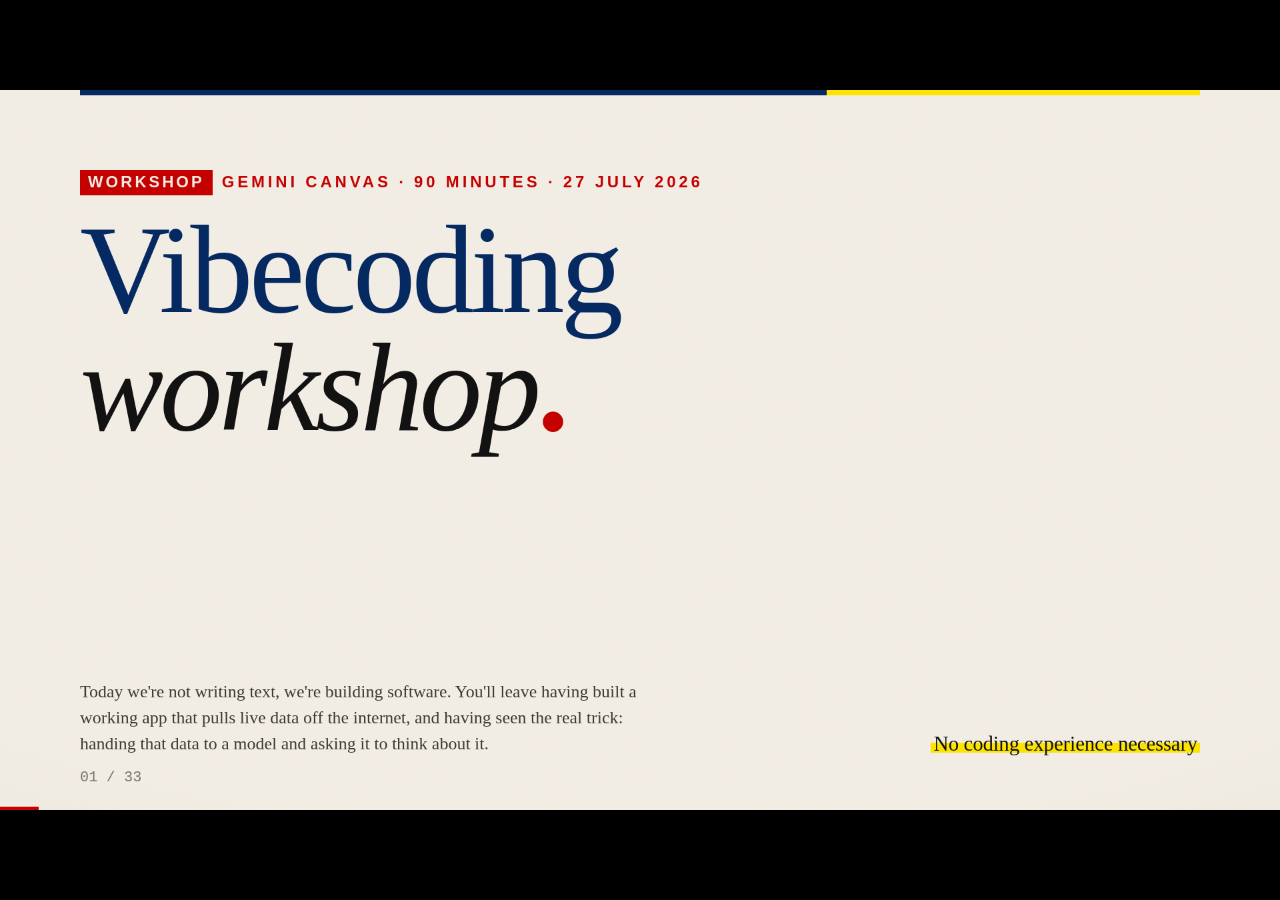
==== index.html @ d2d0f8b1 "Fix click-to-copy affordance on the small cards The green badge could never appear on the tweak card" ====
<!DOCTYPE html><html lang="en"><head>
<meta charset="UTF-8">
<meta name="viewport" content="width=device-width, initial-scale=1">
<title>Vibecoding workshop - Gemini Canvas</title>
<link rel="preconnect" href="https://assets.guim.co.uk" crossorigin>
<link rel="stylesheet" href="styles.css">
</head>
<body>

<div id="deck-gate" role="dialog" aria-modal="true" aria-label="Password required">
  <form class="dg-card" id="deck-gate-form">
    <div class="dg-rule" aria-hidden="true"></div>
    <p class="dg-kicker">Vibecoding workshop</p>
    <h1>Enter the <em>password</em>.</h1>
    <input id="deck-gate-input" type="password" autocomplete="off" autofocus aria-label="Password" placeholder="Password">
    <button type="submit">Enter</button>
    <p class="dg-error" id="deck-gate-error" hidden>That's not it. Try again.</p>
  </form>
</div>
<script src="gate.js"></script>

<!-- ================================================================
     VIBECODING WORKSHOP — Gemini Canvas, 90 minutes.
     Built from the Guardian deck template, second edition.

     This deck is driven by hand. Nothing advances itself, nothing is
     on a timer. The running order follows the lesson plan's six
     parts; the folio and the footer tell you where you are.

     One slide earns its keep by sitting still: slide 23, the activity
     brief, which stays on screen while people work.

     Every prompt card is click-to-copy (prompt-copy.js), so the
     prompts you paste live come off the slide itself rather than
     out of a separate notes file.
     ================================================================ -->

<deck-stage width="1920" height="1080">

  <!-- ============================================================
       01 — Cover
       ============================================================ -->
  <section class="slide cover" data-label="Cover">
    <div class="rule-band"></div>

    <div>
      <p class="kicker" data-fx="rise" style="--d:80ms"><span class="group-tag">Workshop</span>Gemini Canvas · 90 minutes · 27 July 2026</p>
      <h1 class="wordmark" data-split data-split-base="300" data-split-step="60">Vibecoding<br><em>workshop<span class="q-mark">.</span></em></h1>
    </div>

    <div class="cover-meta-row">
      <p class="cover-framing" data-fx="rise" style="--d:900ms">Today we're not writing text, we're building software. You'll leave having built a working app that pulls live data off the internet, and having seen the real trick: handing that data to a model and asking it to think about it.</p>
      <div class="cover-stat-block" data-fx="rise" style="--d:1020ms">
        <p class="cover-note-wrap"><span class="cover-note">No coding experience necessary</span></p>
      </div>
    </div>

    <div class="slide-foot">
      <span class="wm">Vibecoding workshop</span>
      <span class="num">01 / NN</span>
    </div>
  </section>

  <!-- ============================================================
       02 — Epigraph. One borrowed line, on the deck's only full
       yellow slide. It states the thesis; the slide after it turns
       that into a promise. Don't add anything else here.
       ============================================================ -->
  <section class="slide yellow slide--epigraph" data-label="Epigraph">
    <div class="rule-band"></div>

    <div class="slide-body">
      <p class="epigraph" data-split data-split-base="300" data-split-step="80">“The hottest new programming language is English”</p>
      <p class="epigraph-attr" data-fx="rise" style="--d:1500ms">Andrej Karpathy · January 2023</p>
    </div>

    <div class="slide-foot">
      <span class="wm">Vibecoding workshop</span>
      <span class="num">02 / NN</span>
    </div>
  </section>

  <!-- ============================================================
       02 — What this is. Orientation, written as much for someone
       working through the deck alone as for a room with a presenter.
       ============================================================ -->
  <section class="slide slide--spread" data-label="What this is">
    <div class="rule-band"></div>

    <p class="kicker" data-fx="rise" style="--d:60ms">What this is</p>

    <div class="slide-body">
      <p class="brief-lede" data-fx="rise" style="--d:220ms">By the end of this you will have built something that works, <mark>without writing a line of code</mark>.</p>

      <div class="brief-cols">
        <div class="brief-col" data-fx="rise" style="--d:420ms">
          <p class="brief-eyebrow">What we're using</p>
          <p class="brief-body"><strong>Canvas</strong>, which is already part of Gemini in Workspace. Nothing to install, nothing to sign up for, no budget to ask anyone for. If you can open Gemini, you already have it.</p>
        </div>
        <div class="brief-col" data-fx="rise" style="--d:520ms">
          <p class="brief-eyebrow">What it gives you</p>
          <p class="brief-body">Not an answer in a chat window but <strong>a working app</strong>: something you can open, use, change your mind about, and send to a colleague when it's doing what you wanted.</p>
        </div>
        <div class="brief-col" data-fx="rise" style="--d:620ms">
          <p class="brief-eyebrow">What it isn't</p>
          <p class="brief-body">A developer's tool. Things like <strong>Claude Code</strong> go a great deal further and expect more of you. Canvas is narrower on purpose, and it's already set up, which is exactly why it's the one to start with.</p>
        </div>
      </div>

      <p class="act-note" data-fx="rise" style="--d:740ms"><strong>Reading this on your own, rather than in a room with someone talking over it?</strong> Good. It was built to work that way. Go through in order, do the bits that say your turn, and click any prompt to copy it. Everything you need to paste is on the slides.</p>
    </div>

    <div class="slide-foot">
      <span class="wm">Vibecoding workshop</span>
      <span class="num">02 / NN</span>
    </div>
  </section>

  <!-- ============================================================
       02 — Participant pre-flight. Two minutes, at 00:00, so the
       person whose account can't open Canvas finds out now and not
       at 00:37 when everyone else is building.
       ============================================================ -->
  <section class="slide slide--choice" data-label="Pre-flight">
    <div class="rule-band"></div>

    <p class="kicker" data-fx="rise" style="--d:60ms">Before we start · Two minutes</p>
    <h2 class="slide-title" data-split>Three things, right <em>now</em>.</h2>
    <p class="slide-subtitle" data-fx="rise" style="--d:260ms">Have a go at these now. If any of them doesn't work, put your hand up and we'll sort it out while I'm talking.</p>

    <div class="slide-body">
      <div class="ai-choice">
        <article class="choice-card" data-fx="rise" style="--d:320ms">
          <span class="choice-num">01</span>
          <h3>Open Gemini</h3>
          <p>On the laptop you've brought, signed in on the account you actually use for work.</p>
        </article>
        <article class="choice-card" data-fx="rise" style="--d:440ms">
          <span class="choice-num">02</span>
          <h3>Turn Canvas on</h3>
          <p>Click the + button, then <strong>More tools</strong>, then <strong>Canvas</strong>. A Canvas chip appears by the prompt box when it's on.</p>
        </article>
        <article class="choice-card" data-fx="rise" style="--d:560ms">
          <span class="choice-num">03</span>
          <h3>Type anything</h3>
          <p>"Make me a button that says hello." If something appears, you're set for the next 90 minutes.</p>
        </article>
      </div>
      <aside class="ai-meta" data-fx="rise" style="--d:820ms">
        <p class="ai-meta-eyebrow">Why we're doing this first</p>
        <p class="ai-meta-body"><em>Everything today depends on Canvas.</em> The one failure that ruins a workshop is discovering at the halfway mark that four people can't open the thing we've been building in.</p>
      </aside>
    </div>

    <div class="slide-foot">
      <span class="wm">Vibecoding workshop</span>
      <span class="num">02 / NN</span>
    </div>
  </section>

  <!-- ============================================================
       03 — Schedule at a glance
       ============================================================ -->
  <section class="slide case" data-label="Schedule">
    <div class="rule-band"></div>

    <p class="kicker" data-fx="rise" style="--d:60ms">The session</p>
    <h2 class="slide-title" data-split>Ninety minutes, six <em>parts</em>.</h2>

    <div class="slide-body">
      <p class="case-lede" data-fx="rise" style="--d:220ms"><strong>The middle block is the point. Everything before it exists to get you ready to build for half an hour.</strong></p>

      <ol class="runsheet">
        <li data-fx="rise" style="--d:300ms">
          <span class="rs-part">Part one</span>
          <span class="rs-time">15 minutes</span>
          <span class="rs-what">Build a working app, live, from a single sentence</span>
        </li>
        <li data-fx="rise" style="--d:370ms">
          <span class="rs-part">Part two</span>
          <span class="rs-time">10 minutes</span>
          <span class="rs-what">What an API is, and how to use one safely</span>
        </li>
        <li data-fx="rise" style="--d:440ms">
          <span class="rs-part">Part three</span>
          <span class="rs-time">10 minutes</span>
          <span class="rs-what">Watch one built end to end: live data, then an LLM inside it</span>
        </li>
        <li data-fx="rise" style="--d:510ms">
          <span class="rs-part">Part four</span>
          <span class="rs-time"><mark>30 minutes</mark></span>
          <span class="rs-what">Your turn. Pick a source of data and build something of your own</span>
        </li>
        <li data-fx="rise" style="--d:580ms">
          <span class="rs-part">Part five</span>
          <span class="rs-time">15 minutes</span>
          <span class="rs-what">Push it further, or go and find your own data</span>
        </li>
        <li data-fx="rise" style="--d:650ms">
          <span class="rs-part">Part six</span>
          <span class="rs-time">10 minutes</span>
          <span class="rs-what">Show everyone what you made</span>
        </li>
      </ol>
    </div>

    <div class="slide-foot">
      <span class="wm">Vibecoding workshop</span>
      <span class="num">03 / NN</span>
    </div>
  </section>

  <!-- ============================================================
       04 — Using these slides. The demo card is a real one: the
       pointer and badge loop on a timer, but clicking it genuinely
       copies. Every prompt card in the deck behaves the same way.
       ============================================================ -->
  <section class="slide slide--rules slide--rules-dense slide--spread" data-label="Five rules">
    <div class="rule-band"></div>

    <p class="kicker" data-fx="rise" style="--d:60ms">How to work today</p>
    <h2 class="slide-title" data-split>Five rules for <em>today</em>.</h2>
    <p class="slide-subtitle" data-fx="rise" style="--d:200ms">None of these are about code. All of them are about not getting stuck.</p>

    <div class="slide-body">
      <ul class="rules-list">
        <li class="rule-row" data-fx="rise" style="--d:260ms">
          <span class="rule-tag">01</span>
          <div>
            <h3>Every prompt on these slides copies on click</h3>
            <p>Click any prompt card and it's on your clipboard, ready to paste. You'll see <span class="chip-copied">Copied</span> appear in the corner. Nothing today needs retyping. The slides live <a href="https://peter-guillam123.github.io/vibecoding-workshop/" target="_blank" rel="noopener">here</a>, and they're yours to keep.</p>
          </div>
        </li>
        <li class="rule-row" data-fx="rise" style="--d:360ms">
          <span class="rule-tag">02</span>
          <div>
            <h3>One chat per project</h3>
            <p>Every time you ask for something, the model re-reads your entire conversation. A chat that has wandered through three different projects drags all of that into the fourth. Start a fresh one for each distinct thing you build.</p>
          </div>
        </li>
        <li class="rule-row" data-fx="rise" style="--d:460ms">
          <span class="rule-tag">03</span>
          <div>
            <h3>Use a separate chat for questions</h3>
            <p>Gemini is good at explaining and researching, not just building. Open a new chat with Canvas switched off and ask it anything: what an API does, why something broke, what you might try next.</p>
          </div>
        </li>
        <li class="rule-row" data-fx="rise" style="--d:560ms">
          <span class="rule-tag">04</span>
          <div>
            <h3>Canvas is flaky, and it isn't you</h3>
            <p>Sometimes the preview window simply won't load. That's the tool having a moment, not your prompt being wrong. Start a new chat and build it again rather than trying to nurse it back.</p>
          </div>
        </li>
        <li class="rule-row" data-fx="rise" style="--d:660ms">
          <span class="rule-tag">05</span>
          <div>
            <h3>Starting again is a legitimate move</h3>
            <p>It is faintly miraculous that you can build software with a probabilistic model at all, and it won't always work. If a project has drifted or gone down a dead end, don't argue it back. Start again. You'll get there faster.</p>
          </div>
        </li>
      </ul>
    </div>

    <div class="slide-foot">
      <span class="wm">Vibecoding workshop</span>
      <span class="num">06 / NN</span>
    </div>
  </section>

  <!-- ============================================================
       04 — Section opener: Part 1
       ============================================================ -->
  <section class="slide ink section-opener" data-label="Part 1 opener">
    <div class="rule-band"></div>
    <span class="chapter-ghost" aria-hidden="true" data-fx="ghost" style="--d:150ms">01</span>

    <div class="chapter-num" data-fx="rise" style="--d:100ms">Part 1 · 15 minutes</div>
    <h1 data-split data-split-base="260" data-split-step="50">The <em>hook.</em></h1>
    <p class="section-dek" data-fx="rise" style="--d:780ms">Open Gemini, switch Canvas on under More tools, and let's build a working tool right now. No external data, no setup. The code does all the work itself.</p>

    <div class="slide-foot">
      <span class="wm">Vibecoding workshop · Part 1</span>
      <span class="num">04 / NN</span>
    </div>
  </section>

  <!-- ============================================================
       05 — The hook prompt. Types itself; this is the "you described
       it in English and software appeared" moment. Click to copy.
       ============================================================ -->
  <section class="slide slide--prompt-solo slide--prompt-hero slide--spread" data-label="Hook prompt">
    <div class="rule-band"></div>

    <p class="kicker" data-fx="rise" style="--d:60ms">Part 1 · Building live</p>
    <h2 class="slide-title" data-split>Building a standalone <em>app</em>.</h2>
    <p class="slide-subtitle" data-fx="rise" style="--d:240ms">Standalone means it needs nothing from the outside world: no data, no setup, nothing but the code it writes. And the prompt is one sentence, deliberately vague. Watch what it decides for itself.</p>

    <div class="slide-body">
      <div class="prompt-box" data-copy data-fx="rise" style="--d:380ms">
        <div class="prompt-head">
          <p class="prompt-label">Paste this into Canvas</p>
          <div class="frame-chrome" aria-hidden="true"><i></i><i></i><i></i></div>
        </div>
        <div class="prompt-body">
          <p class="prompt-text"><span class="typed" data-type-delay="700">Create an app that calculates the cost of a meeting.</span><span class="caret"></span></p>
        </div>
      </div>

      <div class="act-setup" data-fx="rise" style="--d:620ms">
        <span class="act-setup-lead">What you'll see</span>
        <ol class="act-steps">
          <li><span class="act-step-n">1</span>It writes the HTML in front of you</li>
          <li><span class="act-step-n">2</span>A preview window opens beside the code</li>
          <li><span class="act-step-n">3</span>Your version won't match anyone else's</li>
        </ol>
      </div>

      <p class="act-note" data-fx="rise" style="--d:780ms"><strong>Now actually use it.</strong> Put real numbers in. What did it assume without asking you? What's missing, and what's simply wrong? Hold on to that, because the next slide is about saying so.</p>
    </div>

    <div class="slide-foot">
      <span class="wm">Vibecoding workshop · Part 1</span>
      <span class="num">05 / NN</span>
    </div>
  </section>

  <!-- ============================================================
       06 — Iteration by conversation
       ============================================================ -->
  <section class="slide slide--spread" data-label="Change one thing">
    <div class="rule-band"></div>

    <p class="kicker" data-fx="rise" style="--d:60ms">Part 1 · Iteration</p>
    <h2 class="slide-title" data-split>Now tell it what's <em>wrong</em>.</h2>
    <p class="slide-subtitle" data-fx="rise" style="--d:220ms">You don't edit the code, you say what you want instead. Pick whichever of these your version needs, or invent your own. Click any of them to copy it.</p>

    <div class="slide-body">
      <div class="tweaks">
        <div class="tweak" data-copy data-fx="rise" style="--d:300ms">
          <p class="tweak-kind">Make it live</p>
          <p class="tweak-say" data-copy-text>"Make the total tick up live while the meeting runs, with Start, Pause and Reset buttons."</p>
        </div>
        <div class="tweak" data-copy data-fx="rise" style="--d:380ms">
          <p class="tweak-kind">Make it look better</p>
          <p class="tweak-say" data-copy-text>"Make this a dark-mode dashboard with one big headline number."</p>
        </div>
        <div class="tweak" data-copy data-fx="rise" style="--d:460ms">
          <p class="tweak-kind">Make it honest</p>
          <p class="tweak-say" data-copy-text>"Assume an 1,800-hour working year, and show me the assumption on screen."</p>
        </div>
        <div class="tweak" data-copy data-fx="rise" style="--d:540ms">
          <p class="tweak-kind">Make it easier</p>
          <p class="tweak-say" data-copy-text>"Let me pick a salary band from a dropdown instead of typing a number."</p>
        </div>
        <div class="tweak" data-copy data-fx="rise" style="--d:620ms">
          <p class="tweak-kind">Make it sting</p>
          <p class="tweak-say" data-copy-text>"Underneath, tell me what else that money could have bought."</p>
        </div>
        <div class="tweak" data-copy data-fx="rise" style="--d:700ms">
          <p class="tweak-kind">Make it useful</p>
          <p class="tweak-say" data-copy-text>"Add a button that copies a one-line summary I can paste into an email."</p>
        </div>
      </div>

      <p class="act-note" data-fx="rise" style="--d:820ms"><strong>Ask for one thing at a time.</strong> If you stack five changes into a sentence you'll get four of them and no idea which one it dropped.</p>
    </div>

    <div class="slide-foot">
      <span class="wm">Vibecoding workshop · Part 1</span>
      <span class="num">06 / NN</span>
    </div>
  </section>

  <!-- ============================================================
       07 — The menu of self-contained tools
       ============================================================ -->
  <section class="slide" data-label="Ten tools">
    <div class="rule-band"></div>

    <p class="kicker" data-fx="rise" style="--d:60ms">Part 1 · No data needed</p>
    <h2 class="slide-title" data-split>Want to build something <em>else</em>?</h2>
    <p class="slide-subtitle" data-fx="rise" style="--d:220ms">If you're looking for something more interesting than a meeting cost calculator, here are ten more ideas for standalone apps. None of these need anything from the internet, and each one is a single sentence away. Click any of them to copy it.</p>

    <div class="slide-body">
      <ol class="opts">
        <li class="opt-row" data-copy data-fx="rise" style="--d:300ms"><span class="opt-n">01</span><div class="opt-main"><strong>Meeting Agenda Timer</strong><span data-copy-text>"Build an app where I list my agenda items and how long each should take, then it times me through the meeting and tells me when to move on."</span></div></li>
        <li class="opt-row" data-copy data-fx="rise" style="--d:340ms"><span class="opt-n">02</span><div class="opt-main"><strong>Working-Days Countdown</strong><span data-copy-text>"Build an app that counts the working days between today and a date I pick."</span></div></li>
        <li class="opt-row" data-copy data-fx="rise" style="--d:380ms"><span class="opt-n">03</span><div class="opt-main"><strong>Timezone Meeting Planner</strong><span data-copy-text>"Build an app that shows what 3pm in London is in New York, Mumbai and Sydney."</span></div></li>
        <li class="opt-row" data-copy data-fx="rise" style="--d:420ms"><span class="opt-n">04</span><div class="opt-main"><strong>Compound-Interest Visualiser</strong><span data-copy-text>"Build an app that charts what saving £200 a month becomes over twenty years."</span></div></li>
        <li class="opt-row" data-copy data-fx="rise" style="--d:460ms"><span class="opt-n">05</span><div class="opt-main"><strong>Readability Scorer</strong><span data-copy-text>"Build an app where I paste text and it gives me a reading age and flags my longest sentences."</span></div></li>
        <li class="opt-row" data-copy data-fx="rise" style="--d:500ms"><span class="opt-n">06</span><div class="opt-main"><strong>Colour Contrast Checker</strong><span data-copy-text>"Build an app that tells me whether two colours are readable together, using the accessibility standard."</span></div></li>
        <li class="opt-row" data-copy data-fx="rise" style="--d:540ms"><span class="opt-n">07</span><div class="opt-main"><strong>Team-Lunch Decision Spinner</strong><span data-copy-text>"Build an app where I enter lunch options and it spins to pick one."</span></div></li>
        <li class="opt-row" data-copy data-fx="rise" style="--d:580ms"><span class="opt-n">08</span><div class="opt-main"><strong>Passphrase Generator</strong><span data-copy-text>"Build an app that generates a passphrase and scores how strong it is."</span></div></li>
        <li class="opt-row" data-copy data-fx="rise" style="--d:620ms"><span class="opt-n">09</span><div class="opt-main"><strong>Inflation Calculator</strong><span data-copy-text>"Build an app that tells me what £100 in 1990 would be worth today."</span></div></li>
        <li class="opt-row" data-copy data-fx="rise" style="--d:660ms"><span class="opt-n">10</span><div class="opt-main"><strong>VAT / Expense Splitter</strong><span data-copy-text>"Build an app that takes a total and shows the net and VAT, or splits it between people."</span></div></li>
      </ol>
    </div>

    <div class="slide-foot">
      <span class="wm">Vibecoding workshop · Part 1</span>
      <span class="num">08 / NN</span>
    </div>
  </section>

  <!-- ============================================================
       08 — Section opener: Part 2
       ============================================================ -->
  <section class="slide ink section-opener" data-label="Part 2 opener">
    <div class="rule-band"></div>
    <span class="chapter-ghost" aria-hidden="true" data-fx="ghost" style="--d:150ms">02</span>

    <div class="chapter-num" data-fx="rise" style="--d:100ms">Part 2 · 10 minutes</div>
    <h1 data-split data-split-base="260" data-split-step="50">Plumbing in the <em>data.</em></h1>
    <p class="section-dek" data-fx="rise" style="--d:780ms">The tools we just built work perfectly, but they live in a bubble. They only know what we coded in, or what the user types.</p>

    <div class="slide-foot">
      <span class="wm">Vibecoding workshop · Part 2</span>
      <span class="num">08 / NN</span>
    </div>
  </section>

  <!-- ============================================================
       10 — Where the facts come from. Opens Part 2 by ruling out the
       obvious shortcut: letting the model supply the data itself.
       Sets up both the API section and the "facts vs judgement" line
       at the end of Part 3.
       ============================================================ -->
  <section class="slide slide--ways slide--spread" data-label="Not a source">
    <div class="rule-band"></div>

    <p class="kicker" data-fx="rise" style="--d:60ms">Part 2 · Where the facts come from</p>
    <h2 class="slide-title" data-split>The model isn't a <em>source</em>.</h2>
    <p class="slide-subtitle" data-fx="rise" style="--d:220ms">An app built on what the model already knows might be perfectly fine. You can't be sure, and neither can it: those facts came out of training data of uncertain vintage. Two things worth doing before you build.</p>

    <div class="slide-body">
      <ol class="ways-list">
        <li class="way" data-fx="rise" style="--d:340ms">
          <span class="way-num">01</span>
          <div class="way-main">
            <h3>Send it looking for a source first</h3>
            <p class="way-why">Open a separate chat and ask where the reliable version of this actually lives. Then either collate what you find and hand it over, or point your app at the page itself. Ask for an app on entry requirements for visitors to the UK and you'll get one, built from whatever the model absorbed in training. Ask it first for the official gov.uk page and you have something checkable.</p>
          </div>
          <p class="way-ask">"Which official UK government page sets out entry requirements for visitors, and what's the URL? Don't summarise it, just tell me where it lives."</p>
        </li>
        <li class="way" data-fx="rise" style="--d:500ms">
          <span class="way-num">02</span>
          <div class="way-main">
            <h3>Or give it what you already have</h3>
            <p class="way-why">Often the reliable version is already yours: a spreadsheet, a PDF, a report somebody sent you. Upload it and have the app work from that rather than from the model's memory. You know exactly where that data came from, which is the whole point.</p>
          </div>
          <p class="way-ask">"Here's our team's on-call rota as a spreadsheet. Build me something that shows who's on this week and who's next."</p>
        </li>
      </ol>

      <p class="act-note" data-fx="rise" style="--d:680ms"><strong>Both still need checking.</strong> A source you chose is far easier to verify than one you didn't, but neither approach makes the output true. Whatever you build, spot-check it against the original before you trust a number that comes out of it.</p>
    </div>

    <div class="slide-foot">
      <span class="wm">Vibecoding workshop · Part 2</span>
      <span class="num">10 / NN</span>
    </div>
  </section>

  <!-- ============================================================
       09 — The metaphor
       ============================================================ -->
  <section class="slide ink slide--research" data-label="The tap">
    <div class="rule-band"></div>

    <p class="research-eyebrow" data-fx="rise" style="--d:80ms">What an API is</p>
    <p class="research-quote" data-split data-split-base="220" data-split-step="26"><span class="research-mark no-split" data-fx="fade" style="--d:120ms">“</span>A tap you can plumb directly into your app. You send a request, and <em>structured data comes back</em>.</p>
    <p class="research-sub" data-fx="rise" style="--d:1300ms">Application Programming Interface. Nobody has ever needed the full name.</p>

    <div class="slide-foot">
      <span class="wm">Vibecoding workshop · Part 2</span>
      <span class="num">09 / NN</span>
    </div>
  </section>

  <!-- ============================================================
       10 — Show it live. The JSON is a real response, captured from
       the endpoint printed above it.
       ============================================================ -->
  <section class="slide slide--spread" data-label="Raw JSON">
    <div class="rule-band"></div>

    <p class="kicker" data-fx="rise" style="--d:60ms">Part 2 · The language of APIs</p>
    <h2 class="slide-title" data-split>One question, one <em>answer</em>.</h2>

    <div class="slide-body">
      <div class="qa-ask" data-fx="rise" style="--d:220ms">
        <p class="qa-lead">The question</p>
        <p class="qa-url">https://geocoding-api.open-meteo.com/v1/search?<mark>name=Tokyo</mark>&amp;count=1</p>
        <p class="qa-gloss">"Is there a place called Tokyo, and if so, where exactly is it?"</p>
      </div>

      <div class="qa-answer" data-fx="rise" style="--d:360ms">
        <p class="qa-lead">The answer</p>
        <div class="json-explain">
          <div class="json-spec">
<pre>{ <span class="k">"results"</span>: [ {
    <span class="k">"name"</span>: <span class="s">"Tokyo"</span>,
    <span class="k">"country"</span>: <span class="s">"Japan"</span>,
    <span class="k">"country_code"</span>: <span class="s">"JP"</span>,
    <span class="k">"population"</span>: <span class="n">9733276</span>,
    <span class="k">"timezone"</span>: <span class="s">"Asia/Tokyo"</span>,
    <span class="k">"latitude"</span>: <span class="n">35.6895</span>,
    <span class="k">"longitude"</span>: <span class="n">139.69171</span>
} ] }</pre>
          </div>

          <div>
            <p class="json-read-lead">What you're looking at</p>
            <ul class="json-read">
              <li><b>"country": "Japan"</b>Words in quote marks are text. Your app can print this straight onto the page.</li>
              <li><b>"country_code": "JP"</b>Two letters, which is all you need to fetch the right flag image.</li>
              <li><b>"population": 9733276</b>No quote marks, so it's a number. Your app can do maths with it.</li>
              <li><b>"latitude" / "longitude"</b>Coordinates. Hand these to a weather API and you've joined two sources together.</li>
            </ul>
          </div>
        </div>
      </div>

      <p class="act-note" data-fx="rise" style="--d:520ms"><strong>Nobody is meant to read the answer.</strong> It's ugly for us and trivial for an app, which is the whole point. Every project this afternoon starts by asking a question like this one and seeing what comes back.</p>
    </div>

    <div class="slide-foot">
      <span class="wm">Vibecoding workshop · Part 2</span>
      <span class="num">10 / NN</span>
    </div>
  </section>

  <!-- ============================================================
       11 — Safety briefing. Three rules. This is a learning
       objective in its own right, not a disclaimer.
       ============================================================ -->
  <section class="slide slide--rules slide--rules-dense" data-label="Safety briefing">
    <div class="rule-band"></div>

    <p class="kicker" data-fx="rise" style="--d:60ms">Part 2 · Before you plug anything in</p>
    <h2 class="slide-title" data-split>The easy ones, and the <em>others</em>.</h2>
    <p class="slide-subtitle" data-fx="rise" style="--d:200ms">Everything in today's list is free and <strong>keyless</strong>: no sign-up, no password, safe to use straight away. Out in the wild, some APIs ask for more. Three things to know.</p>

    <div class="slide-body">
      <ul class="rules-list">
        <li class="rule-row" data-fx="rise" style="--d:260ms">
          <span class="rule-tag">01</span>
          <div>
            <h3>Some APIs need a key, and a key is yours alone</h3>
            <p>A key is a password an API gives you when you register with it. They exist mostly so nobody can abuse or overload the service, and so usage can be traced back to whoever signed up. That person is you. Share it and someone else can run up your bill, or get you cut off.</p>
            <div class="rule-pair">
              <div>
                <p class="rule-pair-lead">Never</p>
                <p>Give your key to Gemini, or let it write the key into the code. Anyone who opens the app can pull it back out.</p>
              </div>
              <div class="do">
                <p class="rule-pair-lead">Instead</p>
                <p>Ask Gemini to have the app request the key from whoever is using it, so it's typed in fresh and never stored.</p>
              </div>
            </div>
          </div>
        </li>
        <li class="rule-row" data-fx="rise" style="--d:420ms">
          <span class="rule-tag">02</span>
          <div>
            <h3>Rate limits and CORS</h3>
            <p>Free endpoints cap how many requests they'll answer, so thirty people hammering the same one can trip a shared limit. Spreading out across different APIs keeps everyone's apps working. Some APIs won't talk to a browser at all. If you're not sure what one will and won't do, <strong>ask Gemini to explain the API's limits and what you can build with it</strong> before you start.</p>
          </div>
        </li>
        <li class="rule-row" data-fx="rise" style="--d:560ms">
          <span class="rule-tag">03</span>
          <div>
            <h3>A public link is public</h3>
            <p>The share link you'll generate at the end is readable by anyone who has it. Perfect for a weather app. Never for anything carrying internal or sensitive data <em>they don't already have access to</em>. We'll come back to this before you share.</p>
          </div>
        </li>
      </ul>
    </div>

    <div class="slide-foot">
      <span class="wm">Vibecoding workshop · Part 2</span>
      <span class="num">11 / NN</span>
    </div>
  </section>

  <!-- ============================================================
       13 — Section opener: Part 3
       ============================================================ -->
  <section class="slide ink section-opener" data-label="Part 3 opener">
    <div class="rule-band"></div>
    <span class="chapter-ghost" aria-hidden="true" data-fx="ghost" style="--d:150ms">03</span>

    <div class="chapter-num" data-fx="rise" style="--d:100ms">Part 3 · 10 minutes</div>
    <h1 data-split data-split-base="260" data-split-step="50">Build it, then add the <em>brain.</em></h1>
    <p class="section-dek" data-fx="rise" style="--d:780ms">Watch the whole arc once, slowly, before you try it yourself. Three beats: the base build, a second source, and the handoff.</p>

    <div class="slide-foot">
      <span class="wm">Vibecoding workshop · Part 3</span>
      <span class="num">13 / NN</span>
    </div>
  </section>

  <!-- ============================================================
       15 — Beat 2, the base build
       ============================================================ -->
  <section class="slide slide--prompt-solo slide--spread" data-label="Beat 1 base build">
    <div class="rule-band"></div>

    <p class="kicker" data-fx="rise" style="--d:60ms">Part 3 · Beat 1 · The base build</p>
    <h2 class="slide-title" data-split>Building with live <em>data</em>.</h2>
    <p class="slide-subtitle" data-fx="rise" style="--d:240ms">Exactly the same move as the meeting calculator: say what you want, in plain English. The only new ingredient is naming a source of live data. There is no code in this prompt and no jargon, just a description of what the app should do.</p>

    <div class="slide-body">
      <div class="prompt-box" data-copy data-fx="rise" style="--d:400ms">
        <div class="prompt-head">
          <p class="prompt-label">The base build</p>
          <div class="frame-chrome" aria-hidden="true"><i></i><i></i><i></i></div>
        </div>
        <div class="prompt-body">
          <p class="prompt-text">I want to use <span class="pin">the Open-Meteo geocoding API</span> to build an app where I type a place name and it shows the country, population, timezone and coordinates along with the country's flag. <span class="pin-2">Tell the user when the app is loading and if there's an error.</span></p>
        </div>
      </div>

      <ol class="annot" data-fx="rise" style="--d:560ms">
        <li>
          <p class="annot-bit">"the Open-Meteo geocoding API"</p>
          <p class="annot-why"><strong>Naming a real source is what forces it to go and fetch.</strong> Leave this out and it will happily build the same app from numbers it half-remembers, and you'd struggle to tell the difference by looking.</p>
        </li>
        <li>
          <p class="annot-bit">"Tell the user when the app is loading and if there's an error."</p>
          <p class="annot-why"><strong>Fetching isn't instant, and sometimes it fails.</strong> One sentence buys you the difference between a blank screen you can't read and an app that says whether it's working, waiting, or broken.</p>
        </li>
      </ol>
    </div>

    <div class="slide-foot">
      <span class="wm">Vibecoding workshop · Part 3</span>
      <span class="num">15 / NN</span>
    </div>
  </section>

  <!-- ============================================================
       16 — The increment. Adding a second source is a sentence, not
       a project. This is the beat the lesson plan didn't have.
       ============================================================ -->
  <section class="slide slide--spread" data-label="Two sources">
    <div class="rule-band"></div>

    <p class="kicker" data-fx="rise" style="--d:60ms">Part 3 · Beat 2 · Add a second source</p>
    <h2 class="slide-title" data-split>One app, two <em>sources</em>.</h2>
    <p class="slide-subtitle" data-fx="rise" style="--d:220ms">Almost every genuinely useful app pulls from more than one place. Ours already knows the facts about a location. Something else can tell it what the place is actually like. Joining the two together costs one more sentence.</p>

    <div class="slide-body">
      <div class="build-step" data-fx="rise" style="--d:320ms">
        <p class="build-lead">What we now have</p>
        <p class="build-body">Type a place name and the app comes back with the country, its flag, the population, the timezone and the coordinates. All of it fetched live, none of it typed in by us. It works. It's also a little dry.</p>
      </div>

      <div class="build-step richer" data-fx="rise" style="--d:440ms">
        <p class="build-lead">Making it richer</p>
        <p class="build-body"><strong>Wikipedia has an API too, and it's one of the most useful on the internet.</strong> Give it the name of almost anything and it returns a photograph and a plain-English paragraph. Nothing you could ever calculate, and free to use.</p>
      </div>

      <div class="prompt-box" data-copy data-fx="rise" style="--d:580ms">
        <div class="prompt-head">
          <p class="prompt-label">Say exactly this</p>
          <div class="frame-chrome" aria-hidden="true"><i></i><i></i><i></i></div>
        </div>
        <div class="prompt-body">
          <p class="prompt-text">Now let's add more detail. After the place loads, use the Wikipedia API to get the photo and the first paragraph about the place and show it underneath the card.</p>
        </div>
      </div>
    </div>

    <div class="slide-foot">
      <span class="wm">Vibecoding workshop · Part 3</span>
      <span class="num">14 / NN</span>
    </div>
  </section>

  <!-- ============================================================
       17 — The reliable bug. Type "Newcastle" and it breaks, every
       time, in a way nobody finds frightening. Use it to model the
       panic-button prompt rather than waiting to be ambushed.
       ============================================================ -->
  <section class="slide slide--spread" data-label="Try to break it">
    <div class="rule-band"></div>

    <p class="kicker" data-fx="rise" style="--d:60ms">Part 3 · Now try to break it</p>
    <h2 class="slide-title" data-split>We're going on a <em>bug</em> hunt.</h2>
    <p class="slide-subtitle" data-fx="rise" style="--d:200ms">Play with it. Think about what would trip <em>you</em> up, and ask it exactly that. Not every problem announces itself with an error message: some just quietly hand you the wrong answer.</p>

    <div class="slide-body">
      <div class="probes">
        <div class="probe" data-fx="rise" style="--d:320ms">
          <p class="probe-q">Does it match what you know?</p>
          <p class="probe-a"><strong>Start here.</strong> Search somewhere you know intimately, your home town or wherever you grew up. You'll spot a wrong population or the wrong county straight away, and you would never catch the same mistake in a city you've only read about.</p>
        </div>
        <div class="probe" data-fx="rise" style="--d:400ms">
          <p class="probe-q">Which one did you mean?</p>
          <p class="probe-a">Plenty of place names turn up more than once, in different countries. Newcastle is the obvious one. How does your app deal with that? It may offer you the choice. If it doesn't, it has picked one for you without mentioning it.</p>
        </div>
        <div class="probe" data-fx="rise" style="--d:480ms">
          <p class="probe-q">Do the data sources relate?</p>
          <p class="probe-a">You're pulling from two places at once and nothing guarantees they're describing the same thing. Search Deal and you may get the Kent town alongside a Wikipedia entry for <em>the New Deal</em>. Check the photo and the paragraph actually belong to the place you asked for.</p>
        </div>
        <div class="probe" data-fx="rise" style="--d:560ms">
          <p class="probe-q">How does it handle the unexpected?</p>
          <p class="probe-a">Push it. Type something unrelated, half a word, a question rather than a place. You're not hunting one particular failure here, just finding out how it behaves when you take it somewhere it wasn't built for.</p>
        </div>
      </div>

      <div class="challenge" data-fx="rise" style="--d:680ms">
        <p class="challenge-lead">Over to you</p>
        <p class="challenge-body">What did yours get <em>wrong</em>, and how would you fix it?</p>
      </div>
    </div>

    <div class="slide-foot">
      <span class="wm">Vibecoding workshop · Part 3</span>
      <span class="num">17 / NN</span>
    </div>
  </section>

  <!-- ============================================================
       18 — Beat 3, the handoff. Types itself. This is the moment
       people lean in; give it the animation budget.
       ============================================================ -->
  <section class="slide slide--prompt-solo slide--spread" data-label="Beat 3 the handoff">
    <div class="rule-band"></div>

    <p class="kicker" data-fx="rise" style="--d:60ms">Part 3 · Beat 3 · The handoff</p>
    <h2 class="slide-title" data-split>Now build a <em>model</em> in.</h2>
    <p class="slide-subtitle" data-fx="rise" style="--d:220ms">Until now the app has only fetched facts. This puts an LLM <em>inside</em> it, so it can think about what it found. Almost anywhere else that needs a paid API key of your own. In Canvas it's already wired up: nothing to sign up for and nothing to paste, so there's no key here to keep safe in the first place.</p>

    <div class="slide-body">
      <div class="prompt-box" data-copy data-fx="rise" style="--d:400ms">
        <div class="prompt-head">
          <p class="prompt-label">The key move</p>
          <div class="frame-chrome" aria-hidden="true"><i></i><i></i><i></i></div>
        </div>
        <div class="prompt-body">
          <p class="prompt-text"><span class="typed" data-type-delay="800">Add a button labelled "Briefing". When clicked, send the place's name and key facts to Gemini and ask it to write a friendly 3-bullet briefing for a colleague travelling there for work. Show the response under the card.</span><span class="caret"></span></p>
        </div>
      </div>

      <div class="alsotry" data-fx="rise" style="--d:560ms">
        <p class="alsotry-lead">And it doesn't have to be a briefing</p>
        <ul class="alsotry-list">
          <li>"Write a short poem about the weather there."</li>
          <li>"Draw a picture of what this place looks like."</li>
          <li>"Explain this country to a ten-year-old."</li>
          <li>"What should I order in a restaurant here, and why?"</li>
          <li>"Give me one thing most people get wrong about this place."</li>
          <li>"Write the opening line of a novel set here."</li>
        </ul>
      </div>
    </div>

    <div class="slide-foot">
      <span class="wm">Vibecoding workshop · Part 3</span>
      <span class="num">16 / NN</span>
    </div>
  </section>

  <!-- ============================================================
       19 — Say this out loud
       ============================================================ -->
  <section class="slide ink slide--research" data-label="Facts and judgement">
    <div class="rule-band"></div>

    <p class="research-eyebrow" data-fx="rise" style="--d:80ms">The point of the whole session</p>
    <p class="research-quote" data-split data-split-base="220" data-split-step="26"><span class="research-mark no-split" data-fx="fade" style="--d:120ms">“</span>The API gives you the facts. The LLM gives you judgement and language. The magic is in <em>the handoff</em>.</p>
    <p class="research-sub" data-fx="rise" style="--d:1300ms">And you can wire those two things together with a sentence.</p>

    <div class="slide-foot">
      <span class="wm">Vibecoding workshop · Part 3</span>
      <span class="num">19 / NN</span>
    </div>
  </section>

  <!-- ============================================================
       22 — Section opener: Part 4
       ============================================================ -->
  <section class="slide ink section-opener" data-label="Part 4 opener">
    <div class="rule-band"></div>
    <span class="chapter-ghost" aria-hidden="true" data-fx="ghost" style="--d:150ms">04</span>

    <div class="chapter-num" data-fx="rise" style="--d:100ms">Part 4 · 30 minutes</div>
    <h1 data-split data-split-base="260" data-split-step="50">Your <em>turn.</em></h1>
    <p class="section-dek" data-fx="rise" style="--d:780ms">First we'll find you something to build with. Then you get half an hour and I'll be walking the room.</p>

    <div class="slide-foot">
      <span class="wm">Vibecoding workshop · Part 4</span>
      <span class="num">22 / NN</span>
    </div>
  </section>

  <!-- ============================================================
       20 — The matrix, first half. Every endpoint here was click-
       tested on the morning of the workshop.
       ============================================================ -->
  <section class="slide" data-label="API matrix 1">
    <div class="rule-band"></div>

    <p class="kicker" data-fx="rise" style="--d:60ms">Part 4 · Where to start · 1 of 2</p>
    <h2 class="slide-title" data-split>Live numbers and UK <em>data</em>.</h2>
    <p class="slide-subtitle" data-fx="rise" style="--d:200ms">All free, all keyless, all browser-friendly, all tested this morning.</p>

    <div class="slide-body">
      <table class="api-ledger">
        <thead data-fx="fade" style="--d:260ms">
          <tr><th>API</th><th>What it returns</th><th>What it could answer</th></tr>
        </thead>
        <tbody>
          <tr data-fx="rise" style="--d:320ms">
            <td><span class="api-name">Open-Meteo</span><span class="api-url">api.open-meteo.com/v1/forecast</span></td>
            <td>Live global weather for any coordinates</td>
            <td class="api-ask">"Should I cycle to work? Answer in one line."</td>
          </tr>
          <tr data-fx="rise" style="--d:390ms">
            <td><span class="api-name">UK Carbon Intensity</span><span class="api-url">api.carbonintensity.org.uk/intensity</span></td>
            <td>Live grid CO₂, from very low to very high</td>
            <td class="api-ask">"Explain in a sentence whether now is a green time to use power."</td>
          </tr>
          <tr data-fx="rise" style="--d:460ms">
            <td><span class="api-name">Postcodes.io</span><span class="api-url">api.postcodes.io/postcodes/{postcode}</span></td>
            <td>Region, council and constituency for any UK postcode</td>
            <td class="api-ask">"Summarise what this area is known for."</td>
          </tr>
          <tr data-fx="rise" style="--d:530ms">
            <td><span class="api-name">UK Bank Holidays</span><span class="api-url">gov.uk/bank-holidays.json</span></td>
            <td>Official England, Scotland and Wales holidays</td>
            <td class="api-ask">"Suggest a long-weekend trip around the next one."</td>
          </tr>
          <tr data-fx="rise" style="--d:600ms">
            <td><span class="api-name">Frankfurter</span><span class="api-url">api.frankfurter.dev/v1/latest?from=GBP</span></td>
            <td>European Central Bank exchange rates</td>
            <td class="api-ask">"Explain what moved this rate this month."</td>
          </tr>
          <tr data-fx="rise" style="--d:670ms">
            <td><span class="api-name">USGS Earthquakes</span><span class="api-url">earthquake.usgs.gov/fdsnws/event/1/query?format=geojson</span></td>
            <td>Live global quake feed</td>
            <td class="api-ask">"Summarise the last 24 hours of activity."</td>
          </tr>
        </tbody>
      </table>
    </div>

    <div class="slide-foot">
      <span class="wm">Vibecoding workshop · Part 4</span>
      <span class="num">20 / NN</span>
    </div>
  </section>

  <!-- ============================================================
       21 — The matrix, second half
       ============================================================ -->
  <section class="slide" data-label="API matrix 2">
    <div class="rule-band"></div>

    <p class="kicker" data-fx="rise" style="--d:60ms">Part 4 · Where to start · 2 of 2</p>
    <h2 class="slide-title" data-split>Words, places and <em>culture</em>.</h2>
    <p class="slide-subtitle" data-fx="rise" style="--d:200ms">Spread out across these. Thirty people on one endpoint is how you trip a shared rate limit.</p>

    <div class="slide-body">
      <table class="api-ledger">
        <thead data-fx="fade" style="--d:260ms">
          <tr><th>API</th><th>What it returns</th><th>What it could answer</th></tr>
        </thead>
        <tbody>
          <tr data-fx="rise" style="--d:320ms">
            <td><span class="api-name">Open-Meteo Geocoding</span><span class="api-url">geocoding-api.open-meteo.com/v1/search?name={place}</span></td>
            <td>Country, population, timezone and coordinates for any place</td>
            <td class="api-ask">"Write a 3-bullet primer for a colleague travelling there."</td>
          </tr>
          <tr data-fx="rise" style="--d:390ms">
            <td><span class="api-name">Wikipedia REST</span><span class="api-url">en.wikipedia.org/api/rest_v1/page/summary/{title}</span></td>
            <td>Plain-text article summaries and a photograph</td>
            <td class="api-ask">"Rewrite this so a 12-year-old understands it."</td>
          </tr>
          <tr data-fx="rise" style="--d:460ms">
            <td><span class="api-name">Art Institute of Chicago</span><span class="api-url">api.artic.edu/api/v1/artworks</span></td>
            <td>High-resolution art images and metadata</td>
            <td class="api-ask">"Tell me one surprising thing about this piece."</td>
          </tr>
          <tr data-fx="rise" style="--d:530ms">
            <td><span class="api-name">Free Dictionary</span><span class="api-url">api.dictionaryapi.dev/api/v2/entries/en/{word}</span></td>
            <td>Definitions, phonetics and audio</td>
            <td class="api-ask">"Use this word in three sentences in different tones."</td>
          </tr>
          <tr data-fx="rise" style="--d:600ms">
            <td><span class="api-name">Datamuse</span><span class="api-url">api.datamuse.com/words?ml={idea}</span></td>
            <td>Synonyms, rhymes and tip-of-the-tongue words</td>
            <td class="api-ask">"Pick the best fit for a formal email and explain why."</td>
          </tr>
          <tr data-fx="rise" style="--d:670ms">
            <td><span class="api-name">Open Food Facts</span><span class="api-url">world.openfoodfacts.org/api/v2/product/{barcode}.json</span></td>
            <td>Nutrition and eco-score by barcode</td>
            <td class="api-ask">"Flag anything worth knowing about this product."</td>
          </tr>
        </tbody>
      </table>
    </div>

    <div class="slide-foot">
      <span class="wm">Vibecoding workshop · Part 4</span>
      <span class="num">21 / NN</span>
    </div>
  </section>

  <!-- ============================================================
       14 — Beat 1, discovery
       ============================================================ -->
  <section class="slide slide--prompt-solo slide--spread" data-label="Finding your own">
    <div class="rule-band"></div>

    <p class="kicker" data-fx="rise" style="--d:60ms">Part 4 · Or find your own</p>
    <h2 class="slide-title" data-split>Or go and find your <em>own</em>.</h2>
    <p class="slide-subtitle" data-fx="rise" style="--d:220ms">The two lists will keep anyone busy. But if there's a subject you actually care about, this will go and find you something to build with.</p>

    <div class="slide-body">
      <div class="build-step warn" data-fx="rise" style="--d:340ms">
        <p class="build-lead">Use a new chat</p>
        <p class="build-body">This one isn't a build, it's a question. Open a <strong>fresh Gemini chat</strong> and ask it there. Canvas is off by default in a new chat, so you'll get an answer rather than an app, and whatever you've already built stays untouched in the other one.</p>
      </div>

      <div class="prompt-box" data-copy data-fx="rise" style="--d:480ms">
        <div class="prompt-head">
          <p class="prompt-label">Ask this in a new chat</p>
          <div class="frame-chrome" aria-hidden="true"><i></i><i></i><i></i></div>
        </div>
        <div class="prompt-body">
          <p class="prompt-text">Give me three completely free, open APIs that need NO API key, work from a browser, and return data about [TOPIC]. Explain in plain English what data this API returns, and three realistic things I could build with it.</p>
        </div>
      </div>
    </div>

    <div class="slide-foot">
      <span class="wm">Vibecoding workshop · Part 4</span>
      <span class="num">22 / NN</span>
    </div>
  </section>

  <!-- ============================================================
       23 — THE ACTIVITY BRIEF. Setup steps, two activities, the
       shared loop underneath. Sits on screen while people start.
       ============================================================ -->
  <section class="slide slide--activity slide--spread" data-label="Your turn: the brief">
    <div class="rule-band"></div>

    <p class="kicker" data-fx="rise" style="--d:60ms">Your turn</p>
    <h2 class="slide-title" data-split>Build something that knows what's <em>happening</em>.</h2>

    <div class="slide-body">
      <div class="act-setup" data-fx="rise" style="--d:220ms">
        <span class="act-setup-lead">To start</span>
        <ol class="act-steps">
          <li><span class="act-step-n">1</span>Choose your API</li>
          <li><span class="act-step-n">2</span>Ask Gemini to help you understand what's possible</li>
          <li><span class="act-step-n">3</span>Decide what you want to build</li>
        </ol>
      </div>

      <div class="act-panels">
        <div class="act-panel a1" data-fx="rise" style="--d:360ms">
          <p class="act-eyebrow">Activity 1</p>
          <h3>Get live data on screen</h3>
          <div class="prompt-box" data-copy>
            <div class="prompt-head">
              <p class="prompt-label">Your starter prompt</p>
              <div class="frame-chrome" aria-hidden="true"><i></i><i></i><i></i></div>
            </div>
            <div class="prompt-body">
              <p class="prompt-text">I want to use [NAME YOUR API]. Build an app that uses it to [TELL IT WHAT YOU WANT].</p>
            </div>
          </div>
        </div>

        <div class="act-panel a2" data-fx="rise" style="--d:480ms">
          <p class="act-eyebrow">Activity 2 <span class="act-optional">if time allows</span></p>
          <h3>Add the brain</h3>
          <div class="prompt-box" data-copy>
            <div class="prompt-head">
              <p class="prompt-label">Your starter prompt</p>
              <div class="frame-chrome" aria-hidden="true"><i></i><i></i><i></i></div>
            </div>
            <div class="prompt-body">
              <p class="prompt-text">Add a button that sends this data to Gemini and asks it to summarise what it means in three bullets. Show the answer under the card.</p>
            </div>
          </div>
        </div>
      </div>

      <div class="act-do" data-fx="rise" style="--d:600ms">
        <span class="act-do-lead">Then</span>
        <ol class="act-do-steps">
          <li><span class="act-do-n">1</span>Add your own context and ideas to the prompt</li>
          <li><span class="act-do-n">2</span>Build it!</li>
          <li><span class="act-do-n">3</span>Improve it by prompting</li>
        </ol>
      </div>
    </div>

    <div class="slide-foot">
      <span class="wm">Vibecoding workshop · Part 4</span>
      <span class="num">23 / NN</span>
    </div>
  </section>

  <!-- ============================================================
       25 — Section opener: Part 5
       ============================================================ -->
  <section class="slide ink section-opener" data-label="Part 5 opener">
    <div class="rule-band"></div>
    <span class="chapter-ghost" aria-hidden="true" data-fx="ghost" style="--d:150ms">05</span>

    <div class="chapter-num" data-fx="rise" style="--d:100ms">Part 5 · 15 minutes</div>
    <h1 data-split data-split-base="260" data-split-step="50">Now make it <em>better.</em></h1>
    <p class="section-dek" data-fx="rise" style="--d:780ms">You have something that works. Now find out what it actually does, where it falls over, and what it still needs. This is the part that turns a demo into something you'd use on Monday.</p>

    <div class="slide-foot">
      <span class="wm">Vibecoding workshop · Part 5</span>
      <span class="num">25 / NN</span>
    </div>
  </section>

  <!-- ============================================================
       26 — The three progressions
       ============================================================ -->
  <section class="slide slide--ways" data-label="Three progressions">
    <div class="rule-band"></div>

    <p class="kicker" data-fx="rise" style="--d:60ms">Part 5 · Understand it, then improve it</p>
    <h2 class="slide-title" data-split>Where to take it <em>next</em>.</h2>
    <p class="slide-subtitle" data-fx="rise" style="--d:220ms">In order. The first one matters most, and everybody should do it before touching anything else.</p>

    <div class="slide-body">
      <ol class="ways-list">
        <li class="way" data-fx="rise" style="--d:320ms">
          <span class="way-num">01</span>
          <div class="way-main">
            <h3>Play with your app</h3>
            <p class="way-why">Actually use it. Feed it awkward things, ask it questions you suspect it can't handle, and go looking for the answers it gets wrong. You'll understand what you've built far faster this way than by reading a line of the code.</p>
          </div>
          <p class="way-ask">"What happens if I leave it blank? Or type something that doesn't exist? Or ask for somewhere with two names?"</p>
        </li>
        <li class="way" data-fx="rise" style="--d:480ms">
          <span class="way-num">02</span>
          <div class="way-main">
            <h3>Refine by conversation</h3>
            <p class="way-why">Now fix what you found, and make it look like something you'd want to open. You are allowed to be fussy. It costs you a sentence.</p>
          </div>
          <p class="way-ask">"Make this a dark-mode dashboard." · "Move the result box to the top." · "Can it show three cities at once instead of one?"</p>
        </li>
        <li class="way" data-fx="rise" style="--d:640ms">
          <span class="way-num">03</span>
          <div class="way-main">
            <h3>Add a second source</h3>
            <p class="way-why">For the confident. Wire in something genuinely new, or feed one API's answer into another the way we did with the place and its weather.</p>
          </div>
          <p class="way-ask">"Take the coordinates from this response and feed them into Open-Meteo to show the weather there too."</p>
        </li>
      </ol>
    </div>

    <div class="slide-foot">
      <span class="wm">Vibecoding workshop · Part 5</span>
      <span class="num">25 / NN</span>
    </div>
  </section>

  <!-- ============================================================
       27 — Section opener: Part 6
       ============================================================ -->
  <section class="slide ink section-opener" data-label="Part 6 opener">
    <div class="rule-band"></div>
    <span class="chapter-ghost" aria-hidden="true" data-fx="ghost" style="--d:150ms">06</span>

    <div class="chapter-num" data-fx="rise" style="--d:100ms">Part 6 · 10 minutes</div>
    <h1 data-split data-split-base="260" data-split-step="50">Show and <em>tell.</em></h1>
    <p class="section-dek" data-fx="rise" style="--d:780ms">Two or three of you on the main screen. Volunteers, or I'll pick.</p>

    <div class="slide-foot">
      <span class="wm">Vibecoding workshop · Part 6</span>
      <span class="num">27 / NN</span>
    </div>
  </section>

  <!-- ============================================================
       28 — Sharing, and the bookend to rule 03
       ============================================================ -->
  <section class="slide slide--spread slide--share" data-label="Share it">
    <div class="rule-band"></div>

    <p class="kicker" data-fx="rise" style="--d:60ms">Part 6 · Before you send anyone a link</p>
    <h2 class="slide-title" data-split>Share it. But read this <em>first</em>.</h2>

    <div class="slide-body">
      <div class="act-setup" data-fx="rise" style="--d:240ms">
        <span class="act-setup-lead">To share</span>
        <ol class="act-steps">
          <li><span class="act-step-n">1</span>Click the share icon</li>
          <li><span class="act-step-n">2</span>Choose <strong>Share via Drive</strong></li>
          <li><span class="act-step-n">3</span>Hit <strong>Proceed</strong> to connect Drive</li>
          <li><span class="act-step-n">4</span>Share it as you would a Google Doc</li>
        </ol>
      </div>

      <div data-fx="rise" style="--d:420ms">
        <p class="preshare-lead">Before you share</p>
        <ol class="preshare-list">
          <li>
            <span class="preshare-num" aria-hidden="true">01</span>
            <div>
              <h3>Is it ready to be shared?</h3>
              <p>Building something that works in twenty minutes is a thrill. It is <strong>not</strong> the same as having something tested. If it does anything that matters, spend real time checking it, look hard at what it actually outputs, and show it to one person who knows the subject before you go any wider.</p>
            </div>
          </li>
          <li>
            <span class="preshare-num" aria-hidden="true">02</span>
            <div>
              <h3>Who should it be shared with?</h3>
              <p>Choose named people, not anyone with the link. If the app touches anything internal or protected, everyone you send it to must <strong>already have access to that data</strong>. Sharing the app must never become a way of sharing the data.</p>
            </div>
          </li>
        </ol>
      </div>
    </div>

    <div class="slide-foot">
      <span class="wm">Vibecoding workshop · Part 6</span>
      <span class="num">28 / NN</span>
    </div>
  </section>

  <!-- ============================================================
       29 — Takeaways
       ============================================================ -->
  <section class="slide" data-label="Takeaways">
    <div class="rule-band"></div>

    <p class="kicker" data-fx="rise" style="--d:60ms">Part 6 · What to take away</p>
    <h2 class="slide-title" data-split>Six things worth <em>keeping</em>.</h2>

    <div class="slide-body">
      <ol class="opts wide">
        <li class="opt-row" data-fx="rise" style="--d:280ms"><span class="opt-n">01</span><div class="opt-main"><strong>Live data is the step that turns a toy into something useful</strong><span>Everything before that is a nice demo</span></div></li>
        <li class="opt-row" data-fx="rise" style="--d:340ms"><span class="opt-n">02</span><div class="opt-main"><strong>Finding good APIs is easy. Keys, CORS and rate limits are the hard part</strong><span>And they're the part nobody warns you about</span></div></li>
        <li class="opt-row" data-fx="rise" style="--d:400ms"><span class="opt-n">03</span><div class="opt-main"><strong>LLMs think outside the box because they don't have a conception of the box</strong><span>Like King Midas, be careful what you wish for. The less specific you are, the more potential for the output to (unpleasantly) surprise you</span></div></li>
        <li class="opt-row" data-fx="rise" style="--d:460ms"><span class="opt-n">04</span><div class="opt-main"><strong>Everything is a data problem</strong><span>Your app is only as good as its data. Don't let it fall back on training data. Direct it, then check it</span></div></li>
        <li class="opt-row" data-fx="rise" style="--d:520ms"><span class="opt-n">05</span><div class="opt-main"><strong>The real leap is the handoff</strong><span>Structured data from an API, plus a model's reasoning. That pattern generalises to almost any task in any department</span></div></li>
        <li class="opt-row" data-fx="rise" style="--d:580ms"><span class="opt-n">06</span><div class="opt-main"><strong>Prototypes built here export cleanly</strong><span>When something's worth scaling, it moves to a secure environment with proper keys</span></div></li>
      </ol>
    </div>

    <div class="slide-foot">
      <span class="wm">Vibecoding workshop · Part 6</span>
      <span class="num">29 / NN</span>
    </div>
  </section>

  <!-- ============================================================
       30 — Keys, done properly. The counterpart to rule 01: the
       session ruled keyed APIs out, this says how to use one once
       you're back at your desk.
       ============================================================ -->
  <section class="slide slide--spread" data-label="Keys done properly">
    <div class="rule-band"></div>

    <p class="kicker" data-fx="rise" style="--d:60ms">Part 6 · When an API needs a key</p>
    <h2 class="slide-title" data-split>The key stays <em>yours</em>.</h2>
    <p class="slide-subtitle" data-fx="rise" style="--d:200ms">Plenty of genuinely useful APIs want one, which is why we left them out today. Here's how to use one properly when you're back at your desk. The rule from Part 2 hasn't moved: the key never goes to Gemini, and it never goes in the code.</p>

    <div class="slide-body">
      <div class="rule-pair" data-fx="rise" style="--d:320ms">
        <div>
          <p class="rule-pair-lead">Never</p>
          <p>Paste the key into the chat, or let it be written into the app. Anyone who opens that app can pull it straight back out, and Gemini has seen it either way.</p>
        </div>
        <div class="do">
          <p class="rule-pair-lead">Instead</p>
          <p>Ask for a box in the app where you type your own key each time you use it. The app can reach the API; the key was never in the code for anyone to find.</p>
        </div>
      </div>

      <div class="prompt-box" data-copy data-fx="rise" style="--d:460ms">
        <div class="prompt-head">
          <p class="prompt-label">Ask for it like this</p>
          <div class="frame-chrome" aria-hidden="true"><i></i><i></i><i></i></div>
        </div>
        <div class="prompt-body">
          <p class="prompt-text">This API needs a key. Add a box where I type my own key when I open the app, and use that. Don't write the key into the code.</p>
        </div>
      </div>

      <p class="act-note warn" data-fx="rise" style="--d:600ms"><strong>If you share the app, everyone needs their own key.</strong> That's the whole point of the box: each person supplies theirs, and yours stays with you. Never send someone your key to get them started. The usage bills to you, it can be used without your knowing, and you can't take it back once it's out.</p>
    </div>

    <div class="slide-foot">
      <span class="wm">Vibecoding workshop · Part 6</span>
      <span class="num">30 / NN</span>
    </div>
  </section>

  <!-- ============================================================
       30 — Close
       ============================================================ -->
  <section class="slide ink slide--research slide--thanks" data-label="Close">
    <div class="rule-band"></div>

    <p class="research-eyebrow" data-fx="rise" style="--d:80ms">That's the session</p>
    <p class="research-quote" data-split data-split-base="220" data-split-step="26"><em>Thanks.</em></p>
    <p class="research-sub" data-fx="rise" style="--d:900ms">You're keeping this deck, so every prompt from today comes with you. Click any of them.</p>

    <div class="slide-foot">
      <span class="wm">Vibecoding workshop</span>
      <span class="num">29 / NN</span>
    </div>
  </section>

</deck-stage>

<script src="deck-stage.js"></script>
<script src="prompt-copy.js"></script>
<script src="motion.js"></script>
<script src="grid-overlay.js"></script>

</body></html>
---- styles.css ----
/* Advanced AI training — Board and Trust
   "Newsroom dataroom" design system, second edition.
   One source of truth: tokens, materiality, chrome, motion and every
   slide component live here. index.html carries markup only;
   motion.js drives the choreography. */

/* ============================================================
   1 · Fonts — the real Guardian cuts, including true italics.
   (The first edition synthesised its italics; these are the
   drawn ones from the Guardian CDN.)
   ============================================================ */
@font-face {
  font-family: 'GH Guardian Headline';
  src: url('https://assets.guim.co.uk/static/frontend/fonts/guardian-headline/noalts-not-hinted/GHGuardianHeadline-Medium.woff2') format('woff2');
  font-weight: 500; font-style: normal; font-display: swap;
}
@font-face {
  font-family: 'GH Guardian Headline';
  src: url('https://assets.guim.co.uk/static/frontend/fonts/guardian-headline/noalts-not-hinted/GHGuardianHeadline-MediumItalic.woff2') format('woff2');
  font-weight: 500; font-style: italic; font-display: swap;
}
@font-face {
  font-family: 'GH Guardian Headline';
  src: url('https://assets.guim.co.uk/static/frontend/fonts/guardian-headline/noalts-not-hinted/GHGuardianHeadline-Bold.woff2') format('woff2');
  font-weight: 700; font-style: normal; font-display: swap;
}
@font-face {
  font-family: 'GH Guardian Headline';
  src: url('https://assets.guim.co.uk/static/frontend/fonts/guardian-headline/noalts-not-hinted/GHGuardianHeadline-Black.woff2') format('woff2');
  font-weight: 900; font-style: normal; font-display: swap;
}
@font-face {
  font-family: 'GuardianTextEgyptian';
  src: url('https://assets.guim.co.uk/static/frontend/fonts/guardian-textegyptian/noalts-not-hinted/GuardianTextEgyptian-Reg.woff2') format('woff2');
  font-weight: 400; font-style: normal; font-display: swap;
}
@font-face {
  font-family: 'GuardianTextEgyptian';
  src: url('https://assets.guim.co.uk/static/frontend/fonts/guardian-textegyptian/noalts-not-hinted/GuardianTextEgyptian-RegularItalic.woff2') format('woff2');
  font-weight: 400; font-style: italic; font-display: swap;
}
@font-face {
  font-family: 'GuardianTextEgyptian';
  src: url('https://assets.guim.co.uk/static/frontend/fonts/guardian-textegyptian/noalts-not-hinted/GuardianTextEgyptian-Bold.woff2') format('woff2');
  font-weight: 700; font-style: normal; font-display: swap;
}
@font-face {
  font-family: 'GuardianTextSans';
  src: url('https://assets.guim.co.uk/static/frontend/fonts/guardian-textsans/noalts-not-hinted/GuardianTextSans-Regular.woff2') format('woff2');
  font-weight: 400; font-style: normal; font-display: swap;
}
@font-face {
  font-family: 'GuardianTextSans';
  src: url('https://assets.guim.co.uk/static/frontend/fonts/guardian-textsans/noalts-not-hinted/GuardianTextSans-Bold.woff2') format('woff2');
  font-weight: 700; font-style: normal; font-display: swap;
}

/* ============================================================
   2 · Tokens
   ============================================================ */
:root {
  --paper: #F4EFE6;
  --paper-deep: #E8DFD0;
  --paper-bright: #FBF8F1;
  --paper-rule: #D0C4AE;
  --ink: #121212;
  --ink-soft: #3d3a35;
  --ink-mute: #7a766e;
  --guardian-blue: #052962;
  --guardian-blue-soft: #4a6fa5;
  --guardian-yellow: #FFE500;
  --news-red: #C70000;
  --eco-green: #22874d;
  --display: 'GH Guardian Headline', Georgia, 'Times New Roman', serif;
  --body: 'GuardianTextEgyptian', Georgia, 'Times New Roman', serif;
  --ui: 'GuardianTextSans', 'Helvetica Neue', Helvetica, Arial, sans-serif;
  --mono: 'Menlo', 'SF Mono', 'Courier New', monospace;

  /* Müller-Brockmann grid — one source of truth for the 1920×1080
     canvas. The chrome margins, the card gutters and the grid-overlay
     instrument all read these, so content and grid can never drift.
     12 columns inside 120px margins on a 12px baseline; a 24px gutter
     lands a 3-up row exactly on 4 + 4 + 4 columns. */
  --grid-margin: 120px;
  --grid-top: 100px;
  --grid-bottom: 80px;
  --grid-cols: 12;
  --grid-gutter: 24px;
  --grid-baseline: 12px;

  /* Motion */
  --ease-out: cubic-bezier(0.16, 1, 0.3, 1);          /* expo-out: lands softly */
  --ease-in-out: cubic-bezier(0.77, 0, 0.18, 1);      /* bars and draws */
  --spring: cubic-bezier(0.34, 1.4, 0.64, 1);         /* fallback spring */

  /* Light */
  --shadow-card: 0 1px 0 rgba(255,255,255,0.55) inset,
                 0 1px 2px rgba(18,18,18,0.05),
                 0 22px 44px -28px rgba(18,18,18,0.38);
  --shadow-frame: 0 2px 6px rgba(18,18,18,0.08),
                  0 36px 80px -36px rgba(18,18,18,0.45);
  --hairline: rgba(18,18,18,0.08);

  /* Paper-fibre grain (SVG turbulence, tiled) */
  --grain: url("data:image/svg+xml,%3Csvg xmlns='http://www.w3.org/2000/svg' width='280' height='280'%3E%3Cfilter id='n'%3E%3CfeTurbulence type='fractalNoise' baseFrequency='0.85' numOctaves='2' stitchTiles='stitch'/%3E%3C/filter%3E%3Crect width='100%25' height='100%25' filter='url(%23n)'/%3E%3C/svg%3E");
}

/* A real spring where the browser supports linear() easing */
@supports (animation-timing-function: linear(0, 1)) {
  :root {
    --spring: linear(
      0, 0.062 2.5%, 0.226 5.4%, 0.431 8.4%, 0.642 11.5%, 0.811 14.4%,
      0.937 17.3%, 1.027 20.3%, 1.077 23%, 1.1 25.8%, 1.104 28.9%,
      1.084 33.8%, 1.041 41%, 1.011 48.3%, 0.997 55.6%, 0.994 63.5%,
      1 81.1%, 1
    );
  }
}

* { box-sizing: border-box; }

html, body { margin: 0; padding: 0; background: #000; }
body {
  font-family: var(--body);
  color: var(--ink);
  -webkit-font-smoothing: antialiased;
  text-rendering: optimizeLegibility;
}

deck-stage { background: #000; }

/* ============================================================
   3 · Slide frame and materiality
   ============================================================ */
.slide {
  width: 1920px; height: 1080px;
  background: var(--paper);
  color: var(--ink);
  font-family: var(--body);
  padding: var(--grid-top) var(--grid-margin) var(--grid-bottom);
  display: flex;
  flex-direction: column;
  position: relative;
  /* Soft cross-fade between slides; the stage flips visibility */
  transition: opacity 360ms var(--ease-out), visibility 0s linear 360ms;
}
.slide[data-deck-active] {
  transition: opacity 420ms var(--ease-out), visibility 0s linear 0s;
}

/* Press vignette — barely-there depth at the slide edges */
.slide::before {
  content: '';
  position: absolute; inset: 0;
  background: radial-gradient(140% 110% at 50% 38%,
              transparent 58%, rgba(18,18,18,0.055) 100%);
  pointer-events: none;
  z-index: 60;
}
/* Paper-fibre grain over everything, including images */
.slide::after {
  content: '';
  position: absolute; inset: 0;
  background-image: var(--grain);
  background-size: 280px 280px;
  opacity: 0.05;
  mix-blend-mode: multiply;
  pointer-events: none;
  z-index: 61;
}

.slide.ink {
  background: radial-gradient(120% 95% at 28% 18%,
              #1c1c1a 0%, var(--ink) 52%, #0b0b0a 100%);
  color: var(--paper);
}
.slide.ink::before {
  background: radial-gradient(140% 110% at 50% 40%,
              transparent 55%, rgba(0,0,0,0.5) 100%);
}
.slide.ink::after {
  mix-blend-mode: screen;
  opacity: 0.045;
}

/* ============================================================
   4 · Chrome — rule band, kicker, footer, progress
   ============================================================ */
.rule-band {
  position: absolute;
  top: 0; left: var(--grid-margin); right: var(--grid-margin);
  display: grid;
  grid-template-columns: 2fr 1fr;
  height: 8px;
  z-index: 2;
}
.rule-band::before { content: ''; background: var(--guardian-blue); }
.rule-band::after  { content: ''; background: var(--guardian-yellow); }
.slide.ink .rule-band::before { background: var(--paper); }

.kicker {
  font-family: var(--ui);
  font-weight: 700;
  font-size: 24px;
  letter-spacing: 0.2em;
  text-transform: uppercase;
  color: var(--news-red);
  margin: 0 0 24px;
}
.slide.ink .kicker { color: var(--guardian-yellow); }

.slide-foot {
  position: absolute;
  bottom: 36px; left: var(--grid-margin); right: var(--grid-margin);
  display: flex;
  justify-content: space-between;
  align-items: baseline;
  font-family: var(--ui);
  font-size: 22px;
  letter-spacing: 0.12em;
  text-transform: uppercase;
  color: var(--ink-mute);
  border-top: 1px solid var(--paper-rule);
  padding-top: 18px;
  z-index: 3;
}
.slide.ink .slide-foot {
  color: rgba(244,239,230,0.55);
  border-top-color: rgba(244,239,230,0.18);
}
.slide-foot .wm { font-weight: 700; letter-spacing: 0.2em; }
.slide-foot .num { font-family: var(--mono); letter-spacing: 0; font-variant-numeric: tabular-nums; }
/* Watermark shows only on the section openers; folio everywhere */
.slide:not(.section-opener) .slide-foot .wm { display: none; }

/* Progress — a quiet red seam along the foot of every slide,
   filled to the deck position by motion.js via --prog */
.deck-progress {
  position: absolute;
  left: 0; right: 0; bottom: 0;
  height: 5px;
  z-index: 62;
  pointer-events: none;
}
.deck-progress i {
  display: block;
  height: 100%;
  width: calc(var(--prog, 0) * 100%);
  background: var(--news-red);
  transition: width 800ms var(--ease-in-out);
}
.slide.ink .deck-progress i { background: var(--guardian-yellow); }

/* ============================================================
   5 · Motion system
   The engine adds .fx-armed to <deck-stage> (so nothing hides if
   JS never runs) and toggles .fx-play on the active slide.
   Each element opts in with data-fx and an inline --d delay.
   ============================================================ */
.fx-armed [data-fx] { opacity: 0; }

.fx-play [data-fx] {
  animation-delay: var(--d, 0ms);
  animation-fill-mode: both;
}
.fx-play [data-fx="rise"]      { animation-name: fxRise;     animation-duration: 680ms; animation-timing-function: var(--ease-out); }
.fx-play [data-fx="fade"]      { animation-name: fxFade;     animation-duration: 620ms; animation-timing-function: ease; }
.fx-play [data-fx="pop"]       { animation-name: fxPop;      animation-duration: 620ms; animation-timing-function: var(--spring); }
.fx-play [data-fx="spring-up"] { animation-name: fxSpringUp; animation-duration: 760ms; animation-timing-function: var(--spring); }
.fx-play [data-fx="photo"]     { animation-name: fxFade;     animation-duration: 1100ms; animation-timing-function: ease; }
.fx-play [data-fx="ghost"]     { animation-name: fxGhost;    animation-duration: 1300ms; animation-timing-function: var(--ease-out); }
.fx-play [data-fx="bar"]       { animation-name: fxBar;      animation-duration: 640ms; animation-timing-function: var(--ease-in-out); transform-origin: left center; }
.fx-play [data-fx="bar-v"]     { animation-name: fxBarV;     animation-duration: 700ms; animation-timing-function: var(--ease-in-out); transform-origin: center top; }

/* Photographic dissolve — the frame fades in while the image
   settles from a barely-there over-zoom, like a print developing */
[data-fx="photo"] { overflow: hidden; }
[data-fx="photo"] img { display: block; }
.fx-play [data-fx="photo"] img {
  animation: fxSettle 1600ms var(--ease-out) var(--d, 0ms) both;
}

@keyframes fxRise     { from { opacity: 0; transform: translateY(22px); } to { opacity: 1; transform: none; } }
@keyframes fxFade     { from { opacity: 0; } to { opacity: 1; } }
@keyframes fxPop      { from { opacity: 0; transform: scale(0.55); } to { opacity: 1; transform: scale(1); } }
@keyframes fxSpringUp { from { opacity: 0; transform: translateY(26px) scale(0.96); } to { opacity: 1; transform: none; } }
@keyframes fxGhost    { from { opacity: 0; transform: translateX(46px); } to { opacity: 1; transform: none; } }
@keyframes fxBar      { from { opacity: 1; transform: scaleX(0); } to { opacity: 1; transform: scaleX(1); } }
@keyframes fxBarV     { from { opacity: 1; transform: scaleY(0); } to { opacity: 1; transform: scaleY(1); } }
@keyframes fxSettle   { from { transform: scale(1.04); } to { transform: scale(1); } }

/* Masked word reveal — motion.js wraps each word of a [data-split]
   element in .w/.wi and staggers --wd across them. The padding /
   negative-margin pairs widen each mask window so ascenders,
   descenders and italic overhangs never clip at rest. */
.w {
  display: inline-block;
  overflow: hidden;
  vertical-align: top;
  padding: 0.18em 0.11em 0.24em 0.03em;
  margin: -0.18em -0.11em -0.24em -0.03em;
}
.w .wi { display: inline-block; }
.fx-armed .w .wi { transform: translateY(135%); }
.fx-play .w .wi {
  animation: fxWordUp 820ms var(--ease-out) var(--wd, 0ms) both;
}
@keyframes fxWordUp { from { transform: translateY(135%); } to { transform: none; } }

/* The cover's red full stop lands on a spring, a beat late */
.fx-play .q-mark .wi {
  animation-timing-function: var(--spring);
  animation-duration: 900ms;
  animation-delay: calc(var(--wd, 0ms) + 240ms);
}

/* Rule band draws across on the cover and section openers only */
.cover.fx-play .rule-band,
.section-opener.fx-play .rule-band {
  animation: fxBar 600ms var(--ease-in-out) both;
  transform-origin: left center;
}

/* ============================================================
   6 · Typography
   ============================================================ */
.slide-title {
  font-family: var(--display);
  font-weight: 500;
  font-size: 84px;
  line-height: 0.98;
  letter-spacing: -0.02em;
  margin: 0 0 52px;
  color: var(--ink);
  max-width: 26ch;
  text-wrap: balance;
}
.slide.ink .slide-title { color: var(--paper); }
.slide-title em {
  color: var(--news-red);
  font-style: italic;
  font-weight: 500;
}

.slide-subtitle {
  font-family: var(--body);
  font-size: 34px;
  line-height: 1.4;
  color: var(--ink-soft);
  margin: 0 0 52px;
  max-width: 60ch;
}
.slide.ink .slide-subtitle { color: rgba(244,239,230,0.82); }

/* ============================================================
   7 · Cover
   ============================================================ */
.cover {
  padding: 120px 120px 80px;
  justify-content: space-between;
}
.cover .wordmark {
  font-family: var(--display);
  font-weight: 500;
  font-size: 188px;
  line-height: 0.94;
  letter-spacing: -0.03em;
  color: var(--guardian-blue);
  margin: 0;
}
.cover .wordmark em {
  font-style: italic;
  font-weight: 500;
  color: var(--ink);
}
.cover .wordmark .q-mark { color: var(--news-red); font-style: normal; font-weight: 700; }
.cover .kicker .group-tag {
  display: inline-block;
  background: var(--news-red);
  color: var(--paper);
  padding: 4px 12px 6px;
  margin-right: 14px;
  letter-spacing: 0.16em;
}
.cover-meta-row {
  display: grid;
  grid-template-columns: 1.5fr 1fr;
  gap: 80px;
  align-items: end;
}
.cover-framing {
  font-family: var(--body);
  font-weight: 400;
  font-size: 26px;
  line-height: 1.5;
  color: var(--ink-soft);
  letter-spacing: 0;
  max-width: 880px;
  margin: 0;
}
.cover-stat-block { text-align: right; }
.cover-stat-block .stat-line {
  font-family: var(--mono);
  font-size: 24px;
  letter-spacing: 0.06em;
  text-transform: uppercase;
  color: var(--ink-mute);
  margin: 0;
}
.cover-stat-block .stat-line strong {
  display: block;
  font-family: var(--body);
  font-weight: 400;
  font-size: 30px;
  line-height: 1.05;
  letter-spacing: 0;
  text-transform: none;
  color: var(--ink-soft);
  margin-top: 4px;
}
.cover .slide-foot { border-top: none; padding-top: 0; }

/* ============================================================
   8 · Section openers — ink, ghost numeral, yellow underline
   ============================================================ */
.section-opener {
  justify-content: center;
  padding: 0 120px;
}
.section-opener .chapter-num,
.section-opener .section-kicker,
.section-opener h1,
.section-opener .section-dek { position: relative; z-index: 1; }
.section-opener .chapter-ghost {
  position: absolute;
  right: 48px; bottom: -36px;
  z-index: 0;
  font-family: var(--display);
  font-weight: 900;
  font-size: 640px;
  line-height: 1;
  letter-spacing: -0.05em;
  color: transparent;
  -webkit-text-stroke: 2px rgba(244,239,230,0.085);
  pointer-events: none;
  user-select: none;
}
.section-opener .chapter-num {
  font-family: var(--mono);
  font-size: 26px;
  letter-spacing: 0.2em;
  color: var(--guardian-yellow);
  margin-bottom: 40px;
  text-transform: uppercase;
}
.section-opener .section-kicker {
  font-family: var(--ui);
  font-weight: 700;
  font-size: 28px;
  letter-spacing: 0.24em;
  color: rgba(244,239,230,0.55);
  margin: 0 0 28px;
  text-transform: uppercase;
}
.section-opener h1 {
  font-family: var(--display);
  font-weight: 500;
  font-size: 180px;
  line-height: 0.92;
  letter-spacing: -0.025em;
  color: var(--paper);
  margin: 0 0 40px;
  max-width: 18ch;
}
.section-opener h1 em {
  font-style: italic;
  font-weight: 500;
  color: var(--guardian-yellow);
  position: relative;
}
/* Yellow stroke draws under the italic word once it has landed */
.section-opener h1 em::after {
  content: '';
  position: absolute;
  left: 0.04em; right: 0.12em; bottom: -0.02em;
  height: 0.042em;
  background: var(--guardian-yellow);
  transform: scaleX(0);
  transform-origin: left center;
}
.section-opener.fx-play h1 em::after {
  animation: fxBar 700ms var(--ease-in-out) 1050ms both;
}
.section-opener .section-dek {
  font-family: var(--body);
  font-size: 34px;
  line-height: 1.4;
  color: rgba(244,239,230,0.82);
  max-width: 48ch;
}

/* ============================================================
   9 · Generic body + aims card system
   ============================================================ */
.slide-body {
  flex: 1;
  min-height: 0;
  display: flex;
  flex-direction: column;
  justify-content: center;
}

.aims {
  display: grid;
  grid-template-columns: repeat(3, 1fr);
  gap: var(--grid-gutter);   /* 3 cards land exactly on 4 + 4 + 4 columns */
}
.aim {
  padding: 40px 36px;
  background: var(--paper-deep);
  border: 1px solid var(--hairline);
  border-top: 6px solid var(--guardian-blue);
  box-shadow: var(--shadow-card);
  display: flex;
  flex-direction: column;
  gap: 20px;
  min-height: 300px;
}
.aim:nth-child(2) { border-top-color: var(--news-red); }
.aim:nth-child(3) { border-top-color: var(--eco-green); }
.aim:nth-child(4) { border-top-color: var(--ink); }
.aim .aim-num {
  font-family: var(--mono);
  font-size: 24px;
  letter-spacing: 0.12em;
  color: var(--ink-mute);
  text-transform: uppercase;
}
.aim h3 {
  font-family: var(--display);
  font-weight: 500;
  font-size: 52px;
  line-height: 1.05;
  letter-spacing: -0.01em;
  color: var(--ink);
  margin: 0;
}
.aim p {
  font-family: var(--body);
  font-size: 26px;
  line-height: 1.45;
  color: var(--ink-soft);
  margin: 0;
}
.aim p strong { color: var(--ink); font-weight: 700; }

/* In-card image — sits at the bottom of an .aim (Beyond chat) */
.aim-image { margin-top: auto; display: block; }
.aim-image img { display: block; width: 100%; height: auto; object-fit: contain; }

/* Numbered point — shared by the open text blocks on the quantum
   leap and magpie slides: top rule, mono index, serif heading */
.point-num {
  display: block;
  font-family: var(--mono);
  font-size: 22px;
  letter-spacing: 0.12em;
  color: var(--guardian-blue);
  margin: 0 0 12px;
}

/* The mentor & the manager — a diptych split by a drawn hairline */
.duo {
  display: grid;
  grid-template-columns: 1fr 1px 1fr;
  column-gap: 84px;
  align-items: start;
}
.duo-divider { width: 1px; align-self: stretch; background: var(--paper-rule); }
.duo-tag {
  font-family: var(--ui);
  font-weight: 700;
  font-size: 22px;
  letter-spacing: 0.18em;
  text-transform: uppercase;
  color: var(--guardian-blue);
  margin: 0 0 24px;
}
.duo-side:last-child .duo-tag { color: var(--news-red); }
.duo-side h3 {
  font-family: var(--display);
  font-weight: 500;
  font-size: 64px;
  line-height: 1.02;
  letter-spacing: -0.015em;
  color: var(--ink);
  margin: 0 0 26px;
}
.duo-body {
  font-family: var(--body);
  font-size: 28px;
  line-height: 1.55;
  color: var(--ink-soft);
  margin: 0;
}

/* Irreplaceable expertise — the conversation rail: each component
   of a good prompt on the left, answered by the example you'd
   actually type as a speech bubble on the right */
.slide--framework .slide-title { font-size: 52px; margin-bottom: 18px; }
.framework { flex: 1; display: flex; flex-direction: column; justify-content: center; }
.fw-row {
  display: grid;
  grid-template-columns: 1fr 1.15fr;
  column-gap: 84px;
  align-items: center;
  padding: 21px 0;
  border-top: 1px solid var(--paper-rule);
}
.fw-row:first-child { border-top: 2px solid var(--ink); }
.fw-what h3 {
  display: flex;
  align-items: baseline;
  gap: 18px;
  font-family: var(--display);
  font-weight: 500;
  font-size: 30px;
  line-height: 1.06;
  letter-spacing: -0.01em;
  color: var(--ink);
  margin: 0 0 8px;
}
.fw-num {
  font-family: var(--mono);
  font-size: 20px;
  letter-spacing: 0.08em;
  color: var(--guardian-blue);
}
.fw-row:nth-child(2) .fw-num { color: var(--news-red); }
.fw-row:nth-child(3) .fw-num { color: var(--eco-green); }
.fw-row:nth-child(4) .fw-num { color: var(--ink); }
.fw-what p {
  font-family: var(--body);
  font-size: 20px;
  line-height: 1.4;
  color: var(--ink-soft);
  margin: 0;
}

.example-bubble {
  position: relative;
  background: var(--paper-bright);
  border: 1px solid var(--hairline);
  border-radius: 16px;
  padding: 16px 24px 17px;
  box-shadow: 0 8px 22px -10px rgba(18,18,18,0.18);
}
/* Tail points left, back at the component it answers */
.example-bubble::after {
  content: '';
  position: absolute;
  left: -15px;
  top: calc(50% - 9px);
  width: 0; height: 0;
  border-top: 9px solid transparent;
  border-bottom: 9px solid transparent;
  border-right: 15px solid var(--paper-bright);
}
.example-bubble p {
  font-family: var(--body);
  font-style: italic;
  font-size: 20px;
  line-height: 1.38;
  color: var(--ink-soft);
  margin: 0;
}

/* The magpie habit — picture-led triptych: framed photograph,
   then an open numbered text block beneath */
.magpie {
  display: grid;
  grid-template-columns: repeat(3, 1fr);
  gap: var(--grid-gutter);   /* same 4 + 4 + 4 column rhythm as .aims */
}
.magpie-photo { box-shadow: var(--shadow-frame); }
.magpie-photo img {
  width: 100%;
  height: 296px;
  object-fit: cover;
  object-position: center;
}
.magpie-text {
  margin-top: 30px;
  border-top: 2px solid var(--ink);
  padding-top: 16px;
}
.magpie-col:nth-child(2) .point-num { color: var(--news-red); }
.magpie-col:nth-child(3) .point-num { color: var(--eco-green); }
.magpie-text h3 {
  font-family: var(--display);
  font-weight: 500;
  font-size: 38px;
  line-height: 1.05;
  letter-spacing: -0.01em;
  color: var(--ink);
  margin: 0 0 12px;
}
.magpie-text p {
  font-family: var(--body);
  font-size: 22px;
  line-height: 1.42;
  color: var(--ink-soft);
  margin: 0;
}

/* ============================================================
   10 · Agenda — editorial contents page
   ============================================================ */
.slide--agenda .slide-body {
  display: grid;
  grid-template-columns: 1fr 1fr;
  grid-template-rows: 1fr 1fr;
  gap: 36px 80px;
}
.agenda-item { border-top: 2px solid var(--ink); padding-top: 22px; min-height: 0; }
.agenda-num {
  display: block;
  font-family: var(--mono);
  font-size: 22px;
  letter-spacing: 0.08em;
  color: var(--news-red);
  margin: 0 0 14px;
}
.agenda-item h3 {
  font-family: var(--display);
  font-weight: 500;
  font-size: 38px;
  line-height: 1.08;
  letter-spacing: -0.01em;
  color: var(--ink);
  margin: 0 0 12px;
}
.agenda-item p {
  font-family: var(--body);
  font-size: 23px;
  line-height: 1.42;
  color: var(--ink-soft);
  max-width: 44ch;
  margin: 0;
}

/* ============================================================
   11 · Four key rules — the rulebook ledger. Full-width rows
   under hairlines, like the editorial code these quote.
   ============================================================ */
.slide--rules .slide-title { margin-bottom: 28px; }
.rules-list {
  flex: 1;
  list-style: none;
  margin: 0;
  padding: 0;
  display: flex;
  flex-direction: column;
  justify-content: center;
}
.rule-row {
  display: grid;
  grid-template-columns: 200px 1fr;
  column-gap: 48px;
  padding: 24px 0;
  border-top: 1px solid var(--paper-rule);
}
.rule-row:first-child { border-top: 2px solid var(--ink); }
.rule-tag {
  font-family: var(--mono);
  font-size: 21px;
  letter-spacing: 0.12em;
  text-transform: uppercase;
  color: var(--news-red);
  padding-top: 8px;
}
.rule-row h3 {
  font-family: var(--display);
  font-weight: 500;
  font-size: 31px;
  line-height: 1.06;
  letter-spacing: -0.01em;
  color: var(--ink);
  margin: 0 0 8px;
}
.rule-row p {
  font-family: var(--body);
  font-size: 20px;
  line-height: 1.42;
  color: var(--ink-soft);
  margin: 0;
}

/* ============================================================
   12 · AI choice — three step cards + practice panel
   ============================================================ */
.slide--choice .slide-title { font-size: 56px; margin-bottom: 18px; max-width: none; }
.slide--choice .slide-subtitle { font-size: 26px; margin-bottom: 36px; max-width: 80ch; }
.slide--choice .slide-body { display: flex; flex-direction: column; justify-content: center; gap: 40px; }
.ai-choice { display: grid; grid-template-columns: 1fr 1fr 1fr; gap: 64px; }
.choice-card {
  background: var(--paper-deep);
  border: 1px solid var(--hairline);
  border-top: 6px solid var(--guardian-blue);
  box-shadow: var(--shadow-card);
  padding: 32px 36px 36px;
  display: flex;
  flex-direction: column;
  justify-content: center;
  gap: 16px;
  position: relative;
  min-width: 0;
}
.choice-card:nth-child(2) { border-top-color: var(--news-red); }
.choice-card:nth-child(3) { border-top-color: var(--eco-green); }
.choice-card:not(:last-child)::after {
  content: '\2192';
  position: absolute;
  right: -48px; top: 50%;
  transform: translateY(-50%);
  font-family: var(--display);
  font-weight: 700;
  font-size: 48px;
  color: var(--ink-mute);
  line-height: 1;
}
.fx-armed .choice-card:not(:last-child)::after { opacity: 0; }
.fx-play .choice-card:not(:last-child)::after { animation: fxFade 500ms ease 920ms both; }
.choice-num {
  font-family: var(--display);
  font-weight: 900;
  font-size: 88px;
  line-height: 0.9;
  letter-spacing: -0.03em;
  color: var(--guardian-blue);
  margin-bottom: 4px;
}
.choice-card:nth-child(2) .choice-num { color: var(--news-red); }
.choice-card:nth-child(3) .choice-num { color: var(--eco-green); }
.choice-card h3 {
  font-family: var(--display);
  font-weight: 500;
  font-size: 36px;
  line-height: 1.1;
  letter-spacing: -0.01em;
  color: var(--ink);
  margin: 0;
}
.choice-card p {
  font-family: var(--body);
  font-size: 22px;
  line-height: 1.45;
  color: var(--ink-soft);
  margin: 0;
}
.ai-meta {
  background: var(--paper-deep);
  border: 1px solid var(--hairline);
  border-left: 4px solid var(--guardian-blue);
  box-shadow: var(--shadow-card);
  padding: 24px 36px 26px;
  display: flex;
  flex-direction: column;
  gap: 8px;
}
.ai-meta-eyebrow {
  font-family: var(--ui);
  font-weight: 700;
  font-size: 20px;
  letter-spacing: 0.14em;
  text-transform: uppercase;
  color: var(--guardian-blue);
  margin: 0;
}
.ai-meta-body {
  font-family: var(--body);
  font-size: 21px;
  line-height: 1.45;
  color: var(--ink-soft);
  margin: 0;
}
.ai-meta-body em { color: var(--news-red); font-style: italic; }

/* ============================================================
   13 · The state of AI — stat kit and adoption chart
   ============================================================ */
.slide--appendix .slide-title { font-size: 60px; margin-bottom: 18px; max-width: none; }
.slide--appendix .slide-subtitle { font-size: 26px; margin-bottom: 28px; max-width: 70ch; }
.slide--appendix .slide-body { display: flex; flex-direction: column; justify-content: flex-start; gap: 18px; }

.ax-card {
  background: var(--paper-deep);
  border: 1px solid var(--hairline);
  border-top: 6px solid var(--guardian-blue);
  box-shadow: var(--shadow-card);
  padding: 24px 28px;
  display: flex;
  flex-direction: column;
  gap: 8px;
}
.ax-card:nth-child(2) { border-top-color: var(--news-red); }
.ax-card-figure {
  font-family: var(--display);
  font-weight: 900;
  font-size: 64px;
  line-height: 0.95;
  letter-spacing: -0.02em;
  color: var(--guardian-blue);
  margin: 0;
  font-variant-numeric: tabular-nums;
}
.ax-card:nth-child(2) .ax-card-figure { color: var(--news-red); }
.ax-card-body {
  font-family: var(--body);
  font-size: 20px;
  line-height: 1.4;
  color: var(--ink-soft);
  margin: 0;
}
.ax-card-eyebrow {
  font-family: var(--ui);
  font-weight: 700;
  font-size: 16px;
  letter-spacing: 0.14em;
  text-transform: uppercase;
  color: var(--ink-mute);
  margin: 0 0 4px;
}
.ax-source {
  font-family: var(--ui);
  font-size: 14px;
  letter-spacing: 0.04em;
  color: var(--ink-mute);
  font-style: italic;
  margin: 8px 0 0;
}
.ax-source strong { font-weight: 700; }
.ax-pair { display: grid; grid-template-columns: 1fr 1fr; gap: 24px; }
.ax-pair .ax-card { padding: 18px 28px; }
.ax-pair .ax-card-figure { font-size: 52px; }
.ax-frictions-head {
  font-family: var(--display);
  font-weight: 500;
  font-size: 28px;
  line-height: 1.15;
  letter-spacing: -0.01em;
  color: var(--ink);
  margin: 6px 0 0;
}
.ax-frictions-head em { color: var(--news-red); font-style: italic; }
.ax-frictions { list-style: none; margin: 0; padding: 0; display: flex; flex-direction: column; gap: 8px; }
.ax-frictions li {
  display: grid;
  grid-template-columns: 14px 1fr;
  gap: 18px;
  padding: 10px 0;
  border-top: 1px solid var(--paper-rule);
  align-items: baseline;
}
.ax-frictions li:first-child { border-top: 2px solid var(--ink); padding-top: 12px; }
.ax-frictions li::before {
  content: '';
  width: 12px; height: 12px;
  background: var(--news-red);
  align-self: start;
  margin-top: 10px;
}
.ax-frictions strong {
  font-family: var(--display);
  font-weight: 500;
  font-size: 22px;
  color: var(--ink);
  display: block;
  margin-bottom: 2px;
}
.ax-frictions span {
  font-family: var(--body);
  font-size: 19px;
  line-height: 1.4;
  color: var(--ink-soft);
}

/* Adoption-speed chart */
.slide--ax-speed .slide-title { font-size: 54px; margin-bottom: 12px; }
.slide--ax-speed .slide-subtitle { font-size: 24px; margin-bottom: 18px; max-width: 70ch; color: var(--ink-mute); }
.ax-chart-big { flex: 1; display: flex; flex-direction: column; gap: 14px; min-height: 0; }
.ax-chart-big svg { display: block; width: 100%; height: 100%; min-height: 0; flex: 1; }
.ax-chart-legend { display: flex; gap: 32px; justify-content: flex-start; }
.ax-chart-legend-item {
  display: inline-flex;
  align-items: center;
  gap: 10px;
  font-family: var(--ui);
  font-weight: 700;
  font-size: 17px;
  color: var(--ink);
}
.ax-chart-legend-item::before { content: ''; width: 28px; height: 4px; background: var(--ink-mute); }
.ax-chart-legend-item.is-internet::before { background: var(--guardian-blue-soft); }
.ax-chart-legend-item.is-phone::before { background: var(--ink-mute); }
.ax-chart-legend-item.is-ai::before { background: var(--news-red); }
.ax-axis { font-family: var(--mono); font-size: 15px; fill: var(--ink-mute); }
.ax-axis-y { text-anchor: end; }
.ax-grid { stroke: var(--paper-rule); stroke-width: 1; }
.ax-axis-base { stroke: var(--ink-mute); stroke-width: 1.5; }
.ax-line { fill: none; stroke-width: 3; stroke-linejoin: round; stroke-linecap: round; }
.ax-line--internet { stroke: var(--guardian-blue-soft); }
.ax-line--phone { stroke: var(--ink-mute); }
.ax-line--ai { stroke: var(--news-red); stroke-width: 4; }
.ax-endpoint { font-family: var(--ui); font-weight: 700; font-size: 15px; fill: var(--ink); }
.ax-endpoint--big {
  font-family: var(--display);
  font-size: 44px !important;
  fill: var(--news-red);
  font-weight: 900;
}
.fx-armed .ax-dot { opacity: 0; }
.fx-play .ax-dot { animation: fxFade 300ms ease both; }
.ax-dot--internet { fill: var(--guardian-blue-soft); }
.ax-dot--phone { fill: var(--ink-mute); }
.ax-dot--ai { fill: var(--news-red); }
.fx-play .ax-track--internet .ax-dot:nth-of-type(1) { animation-delay: 300ms; }
.fx-play .ax-track--internet .ax-dot:nth-of-type(2) { animation-delay: 1030ms; }
.fx-play .ax-track--internet .ax-dot:nth-of-type(3) { animation-delay: 1760ms; }
.fx-play .ax-track--internet .ax-dot:nth-of-type(4) { animation-delay: 2500ms; }
.fx-play .ax-track--phone .ax-dot:nth-of-type(1) { animation-delay: 300ms; }
.fx-play .ax-track--phone .ax-dot:nth-of-type(2) { animation-delay: 1030ms; }
.fx-play .ax-track--phone .ax-dot:nth-of-type(3) { animation-delay: 1760ms; }
.fx-play .ax-track--phone .ax-dot:nth-of-type(4) { animation-delay: 2500ms; }
.fx-play .ax-track--ai .ax-dot:nth-of-type(1) { animation-delay: 3200ms; }
.fx-play .ax-track--ai .ax-dot:nth-of-type(2) { animation-delay: 3730ms; }
.fx-play .ax-track--ai .ax-dot:nth-of-type(3) { animation-delay: 4260ms; }
.fx-play .ax-track--ai .ax-dot:nth-of-type(4) { animation-delay: 4800ms; }

/* ============================================================
   14 · Fable — split image / text
   ============================================================ */
.slide--fable .slide-body {
  display: grid;
  grid-template-columns: 1fr 1fr;
  gap: 72px;
  align-items: center;
}
.fable-frame { box-shadow: var(--shadow-frame); }
.fable-img {
  display: block;
  width: 100%;
  aspect-ratio: 1 / 1;
  object-fit: cover;
}
.fable-text .kicker { margin-bottom: 18px; }
.fable-text .slide-title { font-size: 60px; margin-bottom: 28px; max-width: none; }
.fable-body {
  font-family: var(--body);
  font-size: 27px;
  line-height: 1.5;
  color: var(--ink-soft);
  margin: 0;
}

/* ============================================================
   15 · Quantum Leap — image left, stacked cards right
   ============================================================ */
.slide--ql .slide-body {
  display: grid;
  grid-template-columns: 1fr 1fr;
  gap: 64px;
  align-items: center;
}
.ql-frame { box-shadow: var(--shadow-frame); }
.ql-img { display: block; width: 100%; height: auto; }
.ql-points { display: flex; flex-direction: column; gap: 44px; }
.ql-point { border-top: 2px solid var(--ink); padding-top: 18px; }
.ql-point:nth-child(2) .point-num { color: var(--news-red); }
.ql-point h3 {
  font-family: var(--display);
  font-weight: 500;
  font-size: 38px;
  line-height: 1.05;
  letter-spacing: -0.01em;
  color: var(--ink);
  margin: 0 0 12px;
}
.ql-point p {
  font-family: var(--body);
  font-size: 24px;
  line-height: 1.45;
  color: var(--ink-soft);
  margin: 0;
}

/* ============================================================
   16 · The Strategic Expedition — descending curve timeline
   ============================================================ */
.flow { width: 100%; }
.flow-track { position: relative; height: 240px; }
.flow-curve { display: block; width: 100%; height: 240px; }
.flow-curve .line {
  fill: none;
  stroke: var(--guardian-blue);
  stroke-width: 4;
  stroke-linecap: round;
}
.flow-curve .fill { fill: rgba(5,41,98,0.06); stroke: none; }
.fx-armed .flow-curve .line { stroke-dasharray: 2000; stroke-dashoffset: 2000; }
.fx-play .flow-curve .line { animation: drawCurve 1150ms var(--ease-in-out) 200ms both; }
@keyframes drawCurve { to { stroke-dashoffset: 0; } }
.fx-armed .flow-curve .fill { opacity: 0; }
.fx-play .flow-curve .fill { animation: fxFade 900ms ease 900ms both; }

.flow-node {
  position: absolute;
  transform: translate(-50%, -50%);
  width: 88px;
  height: 88px;
  border-radius: 50%;
  border: 5px solid var(--guardian-blue);
  background: var(--paper);
  box-shadow: 0 10px 24px -12px rgba(18,18,18,0.4);
  display: flex;
  align-items: center;
  justify-content: center;
  font-family: var(--mono);
  font-size: 30px;
  font-weight: 700;
  color: var(--guardian-blue);
}
.flow-node.n1 { left: 12.5%; top: 50px;  }
.flow-node.n2 { left: 37.5%; top: 90px;  border-color: var(--news-red);  color: var(--news-red); }
.flow-node.n3 { left: 62.5%; top: 135px; border-color: var(--eco-green); color: var(--eco-green); }
.flow-node.n4 { left: 87.5%; top: 170px; }
/* Nodes pop in place — the pop keyframes compose with the centring */
.fx-play .flow-node[data-fx="pop"] { animation-name: fxNodePop; }
@keyframes fxNodePop {
  from { opacity: 0; transform: translate(-50%, -50%) scale(0.4); }
  to   { opacity: 1; transform: translate(-50%, -50%) scale(1); }
}

.flow-labels {
  display: grid;
  grid-template-columns: repeat(4, 1fr);
  margin-top: 30px;
}
.flow-label { text-align: center; padding: 0 28px; }
.flow-label h3 {
  font-family: var(--display);
  font-weight: 500;
  font-size: 40px;
  line-height: 1.05;
  letter-spacing: -0.01em;
  color: var(--ink);
  margin: 0 0 14px;
}
.flow-label p {
  font-family: var(--body);
  font-size: 27px;
  line-height: 1.4;
  color: var(--ink-soft);
  margin: 0;
}

/* ============================================================
   17 · Worked-example (case) slides — ledes and tables
   ============================================================ */
.slide.case .slide-title {
  font-size: 50px;
  line-height: 1.04;
  margin-bottom: 22px;
  max-width: 42ch;
}
.slide.case .slide-body {
  justify-content: flex-start;
  padding-top: 2px;
}
.case-lede {
  font-family: var(--body);
  font-size: 24px;
  line-height: 1.4;
  color: var(--ink-soft);
  max-width: 104ch;
  margin: 0 0 14px;
}
.case-lede strong { color: var(--ink); font-weight: 700; }
.case-emph {
  font-family: var(--body);
  font-style: italic;
  font-size: 25px;
  line-height: 1.35;
  color: var(--ink);
  margin: 8px 0 18px;
}

/* "Material fed in → what it triggered" table */
.feed-table { width: 100%; border-collapse: collapse; margin-top: 72px; }
.feed-table thead th {
  font-family: var(--ui);
  font-weight: 700;
  font-size: 19px;
  letter-spacing: 0.16em;
  text-transform: uppercase;
  color: var(--ink-mute);
  text-align: left;
  padding: 0 26px 14px;
  border-bottom: 2px solid var(--ink);
}
.feed-table thead th:first-child { width: 46%; }
.feed-table tbody td {
  padding: 24px 26px;
  border-bottom: 1px solid var(--paper-rule);
  font-family: var(--body);
  font-size: 23px;
  line-height: 1.34;
  vertical-align: top;
}
.feed-table tbody td:first-child { color: var(--ink-soft); }
.feed-table tbody td:last-child {
  color: var(--ink);
  position: relative;
  padding-left: 54px;
}
.feed-table tbody td:last-child::before {
  content: '→';
  position: absolute;
  left: 22px;
  top: 24px;
  color: var(--news-red);
  font-family: var(--ui);
  font-weight: 700;
}

/* Asked / suggested exchange rows */
.exchanges { flex: 1; display: flex; flex-direction: column; justify-content: space-evenly; gap: 0; margin-top: 4px; }
.exchange {
  display: grid;
  grid-template-columns: 1fr 1.3fr;
  background: var(--paper-deep);
  border: 1px solid var(--hairline);
  box-shadow: var(--shadow-card);
}
.exchange .ask, .exchange .suggest { padding: 16px 26px 18px; }
.exchange .ask { border-left: 4px solid var(--ink-mute); }
.exchange .suggest { background: var(--paper-bright); border-left: 4px solid var(--guardian-blue); }
.exchange .speaker {
  font-family: var(--ui);
  font-weight: 700;
  font-size: 17px;
  letter-spacing: 0.14em;
  text-transform: uppercase;
  margin: 0 0 7px;
}
.exchange .ask .speaker { color: var(--ink-mute); }
.exchange .suggest .speaker { color: var(--guardian-blue); }
.exchange p.line {
  font-family: var(--body);
  font-size: 20px;
  line-height: 1.34;
  color: var(--ink);
  margin: 0;
}

/* Benchmark comparison table */
.compare-table {
  width: 100%;
  border-collapse: collapse;
  margin-top: 8px;
}
.compare-table thead th {
  background: var(--ink);
  color: var(--paper);
  font-family: var(--ui);
  font-weight: 700;
  letter-spacing: 0.05em;
  text-align: left;
  font-size: 21px;
  padding: 14px 24px;
}
.compare-table thead th:first-child { width: 24%; }
.compare-table tbody td {
  padding: 27px 24px;
  border-bottom: 1px solid var(--paper-rule);
  font-family: var(--body);
  font-size: 22px;
  line-height: 1.32;
  color: var(--ink-soft);
  vertical-align: top;
}
.compare-table tbody tr:nth-child(odd) { background: var(--paper-deep); }
.compare-table tbody td:first-child {
  font-family: var(--display);
  font-weight: 500;
  font-size: 24px;
  letter-spacing: -0.01em;
  color: var(--guardian-blue);
  white-space: nowrap;
}

/* ============================================================
   18 · Research pull-quote (ink)
   ============================================================ */
.slide--research { justify-content: center; }
.research-eyebrow {
  font-family: var(--mono);
  font-size: 26px;
  letter-spacing: 0.18em;
  text-transform: uppercase;
  color: rgba(244,239,230,0.5);
  margin: 0 0 52px;
}
.research-quote {
  position: relative;
  font-family: var(--display);
  font-weight: 500;
  font-size: 100px;
  line-height: 1.06;
  letter-spacing: -0.02em;
  color: var(--paper);
  margin: 0;
  max-width: 24ch;
}
.research-quote em { color: var(--guardian-yellow); font-style: italic; font-weight: 500; }
.research-mark {
  font-size: 1.25em;
  line-height: 0;
  color: rgba(244,239,230,0.32);
  margin-right: 0.04em;
  vertical-align: -0.12em;
  display: inline-block;
}
.research-sub {
  font-family: var(--ui);
  font-weight: 700;
  font-size: 26px;
  letter-spacing: 0.06em;
  text-transform: uppercase;
  color: rgba(244,239,230,0.5);
  margin: 58px 0 0;
  max-width: 64ch;
}

/* ============================================================
   19 · Worked-example prompt slides — framed screenshot beside
   a console card whose prompt types in live
   ============================================================ */
.slide--prompt .slide-body {
  display: grid;
  grid-template-columns: 1fr 1fr;
  gap: 64px;
  align-items: center;
}
.isw-frame {
  background: #fff;
  border: 1px solid var(--paper-rule);
  border-radius: 10px;
  overflow: hidden;
  box-shadow: var(--shadow-frame);
}
.frame-chrome {
  display: flex;
  align-items: center;
  gap: 7px;
  padding: 11px 14px;
  background: var(--paper-bright);
  border-bottom: 1px solid var(--hairline);
}
.frame-chrome i {
  width: 11px; height: 11px;
  border-radius: 50%;
  background: rgba(18,18,18,0.14);
}
.isw-img { display: block; width: 100%; height: auto; }
.prompt-col .kicker { margin-bottom: 16px; }
.prompt-col .slide-title { font-size: 56px; margin-bottom: 28px; max-width: none; }
.prompt-box {
  background: var(--paper-bright);
  border: 1px solid var(--paper-rule);
  border-radius: 12px;
  box-shadow: var(--shadow-card);
  overflow: hidden;
}
.prompt-head {
  display: flex;
  align-items: center;
  justify-content: space-between;
  padding: 14px 30px 12px;
  border-bottom: 1px solid var(--hairline);
  background: rgba(232,223,208,0.45);
}
.prompt-label {
  font-family: var(--mono);
  font-size: 18px;
  letter-spacing: 0.1em;
  text-transform: uppercase;
  color: var(--ink-mute);
  margin: 0;
}
.prompt-head .frame-chrome { padding: 0; background: none; border: none; }
.prompt-body { padding: 22px 30px 26px; }
.prompt-text {
  font-family: var(--body);
  font-size: 23px;
  line-height: 1.5;
  color: var(--ink);
  margin: 0;
}
.caret {
  display: inline-block;
  width: 3px;
  height: 1.05em;
  background: var(--news-red);
  margin-left: 3px;
  vertical-align: -0.18em;
  animation: caretBlink 1.05s steps(1) infinite;
}
@keyframes caretBlink { 50% { opacity: 0; } }

/* ============================================================
   20 · Getting started — the argument + the genie on-ramp
   ============================================================ */
.slide--start .slide-title { font-size: 60px; margin-bottom: 30px; max-width: none; }
.slide--start .slide-body {
  display: grid;
  grid-template-columns: 1fr 1.08fr;   /* right a touch wider — the prompt is the hero */
  gap: 88px;
  align-items: center;
}
.start-lede {
  font-family: var(--body);
  font-size: 35px;
  line-height: 1.55;
  color: var(--ink-soft);
  margin: 0 0 52px;
}
.start-lede strong { color: var(--ink); font-weight: 700; }
.start-points { list-style: none; margin: 0; padding: 0; display: flex; flex-direction: column; gap: 22px; }
.start-points li {
  position: relative;
  padding-left: 24px;
  font-family: var(--body);
  font-size: 20px;
  line-height: 1.45;
  color: var(--ink-mute);
}
.start-points li::before {
  content: '';
  position: absolute;
  left: 0; top: 11px;
  width: 7px; height: 7px;
  background: var(--ink-mute);
}
.start-points strong { color: var(--ink-soft); font-weight: 600; }
.start-genie-intro {
  font-family: var(--body);
  font-size: 28px;
  line-height: 1.45;
  color: var(--ink-soft);
  margin: 0 0 32px;
}
.start-genie-intro strong { color: var(--ink); font-weight: 700; }
.slide--start .prompt-body { padding: 36px 46px 42px; }
.slide--start .prompt-text { font-size: 28px; line-height: 1.6; }
.start-buy {
  font-family: var(--body);
  font-size: 22px;
  line-height: 1.4;
  color: var(--ink);
  margin: 32px 0 0;
}
.start-buy strong { font-weight: 700; }
.buy-arrow { color: var(--news-red); font-weight: 700; margin-right: 9px; }

/* ============================================================
   21 · Pick a first project — typographic numbered list
   ============================================================ */
.slide--ways .slide-title { font-size: 52px; margin-bottom: 14px; }
.slide--ways .slide-subtitle { font-family: var(--body); font-size: 24px; line-height: 1.4; color: var(--ink-mute); margin: 0 0 22px; max-width: 90ch; }
.slide--ways .slide-body { justify-content: center; }
.ways-list { list-style: none; margin: 0; padding: 0; }
.way {
  display: grid;
  grid-template-columns: 108px 1fr 1.3fr;
  column-gap: 46px;
  align-items: baseline;
  padding: 32px 0;
  border-top: 1px solid var(--paper-rule);
}
.way:last-child { border-bottom: 1px solid var(--paper-rule); }
.way-num {
  font-family: var(--display);
  font-weight: 900;
  font-size: 58px;
  line-height: 0.85;
  color: var(--guardian-blue);
  letter-spacing: -0.01em;
}
.way:nth-child(2) .way-num { color: var(--news-red); }
.way:nth-child(3) .way-num { color: var(--eco-green); }
.way-main h3 {
  font-family: var(--display);
  font-weight: 500;
  font-size: 30px;
  line-height: 1.08;
  color: var(--ink);
  margin: 0 0 12px;
}
.way-why {
  font-family: var(--body);
  font-size: 20px;
  line-height: 1.42;
  color: var(--ink-soft);
  margin: 0;
}
.way-ask {
  font-family: var(--body);
  font-style: italic;
  font-size: 21px;
  line-height: 1.46;
  color: var(--ink);
  margin: 0;
  padding-left: 24px;
  border-left: 3px solid var(--guardian-blue);
}
.way:nth-child(2) .way-ask { border-left-color: var(--news-red); }
.way:nth-child(3) .way-ask { border-left-color: var(--eco-green); }

/* ============================================================
   22 · Chat stream — prompts that became projects
   ============================================================ */
.chat-stream {
  display: flex;
  flex-direction: column;
  gap: 32px;
  align-items: flex-end;
  max-width: 1280px;
  margin: 40px 0 0 auto;
}
.chat-bubble {
  background: var(--paper-deep);
  border: 1px solid var(--hairline);
  border-radius: 28px;
  box-shadow: var(--shadow-card);
  padding: 28px 40px;
  font-family: var(--body);
  font-size: 36px;
  line-height: 1.32;
  color: var(--ink);
  max-width: 100%;
  text-decoration: none;
  display: block;
  transform-origin: bottom right;
  transition: background 200ms ease, color 200ms ease;
}
a.chat-bubble:hover { background: var(--guardian-blue); color: var(--paper); }

/* ============================================================
   23 · Accessibility + print
   ============================================================ */
@media (prefers-reduced-motion: reduce) {
  .slide, .slide[data-deck-active] { transition: none; }
  .fx-armed [data-fx],
  .fx-play [data-fx] { opacity: 1 !important; animation: none !important; transform: none !important; clip-path: none !important; }
  .fx-armed .w .wi, .fx-play .w .wi { transform: none !important; animation: none !important; }
  .fx-play [data-fx="photo"] img { animation: none !important; transform: none !important; }
  .fx-armed .flow-curve .line { stroke-dasharray: none; stroke-dashoffset: 0; }
  .fx-armed .flow-curve .fill, .fx-armed .ax-dot,
  .fx-armed .choice-card:not(:last-child)::after { opacity: 1; }
  .section-opener h1 em::after { transform: none; }
  .deck-progress i { transition: none; }
  .caret { display: none; }
}

@media print {
  .slide, .slide[data-deck-active] { transition: none; }
  .fx-armed [data-fx],
  .fx-play [data-fx] { opacity: 1 !important; animation: none !important; transform: none !important; clip-path: none !important; }
  .fx-armed .w .wi, .fx-play .w .wi { transform: none !important; animation: none !important; }
  .fx-play [data-fx="photo"] img { animation: none !important; transform: none !important; }
  .fx-armed .flow-curve .line { stroke-dasharray: none !important; stroke-dashoffset: 0 !important; animation: none !important; }
  .fx-armed .flow-curve .fill, .fx-armed .ax-dot,
  .fx-armed .choice-card:not(:last-child)::after { opacity: 1 !important; animation: none !important; }
  .section-opener h1 em::after { transform: none !important; animation: none !important; }
  .ax-line { stroke-dasharray: none !important; stroke-dashoffset: 0 !important; }
  .deck-progress { display: none; }
  .caret { display: none !important; }
  .slide::after { display: none; }  /* grain muddies print */
}

/* ================================================================
   VIBECODING WORKSHOP — deck-specific components.
   Appended per CLAUDE.md: new components go at the bottom of this
   file, never forked into the HTML. Everything below stays inside
   the existing motion grammar (data-fx + --d), so reduced-motion
   and no-JS fallbacks come for free.
   ================================================================ */

/* ----------------------------------------------------------------
   1 · Activity — the two-panel build brief. Setup steps across the
   top, two starter activities side by side, then the shared "do"
   loop. Adapted from the Board and Trust deck's slide 25.
   ---------------------------------------------------------------- */
.slide--activity .slide-title { font-size: 54px; margin-bottom: 18px; max-width: none; }
.slide--activity .slide-body { justify-content: center; gap: 26px; }

.act-setup,
.act-do {
  display: flex;
  align-items: center;
  gap: 44px;
  padding: 18px 34px;
  background: var(--paper-deep);
  border: 1px solid var(--hairline);
}
.act-setup { border-left: 6px solid var(--guardian-blue); }
.act-do    { border-left: 6px solid var(--news-red); }

.act-setup-lead,
.act-do-lead {
  font-family: var(--ui);
  font-weight: 700;
  font-size: 19px;
  letter-spacing: 0.16em;
  text-transform: uppercase;
  color: var(--news-red);
  white-space: nowrap;
}
.act-setup-lead { color: var(--guardian-blue); }

.act-steps,
.act-do-steps {
  display: flex;
  align-items: center;
  justify-content: space-between;
  gap: 30px;
  list-style: none;
  margin: 0; padding: 0;
  flex: 1;
}
.act-steps li,
.act-do-steps li {
  display: flex;
  align-items: center;
  gap: 13px;
  font-family: var(--body);
  font-size: 23px;
  line-height: 1.25;
  color: var(--ink);
}
.act-step-n,
.act-do-n {
  flex: none;
  width: 33px; height: 33px;
  border-radius: 50%;
  color: var(--paper);
  font-family: var(--mono);
  font-size: 17px;
  font-weight: 700;
  display: inline-flex;
  align-items: center;
  justify-content: center;
}
.act-step-n { background: var(--guardian-blue); }
.act-do-n   { background: var(--news-red); }

.act-panels { display: grid; grid-template-columns: 1fr 1fr; gap: var(--grid-gutter); }
.act-panel {
  background: var(--paper-bright);
  border: 1px solid var(--hairline);
  border-top: 6px solid var(--guardian-blue);
  box-shadow: var(--shadow-card);
  padding: 26px 32px 30px;
  display: flex;
  flex-direction: column;
  gap: 15px;
}
.act-panel.a2 { border-top-color: var(--eco-green); }
.act-eyebrow {
  font-family: var(--ui);
  font-weight: 700;
  font-size: 18px;
  letter-spacing: 0.14em;
  text-transform: uppercase;
  color: var(--guardian-blue);
  margin: 0;
  display: flex;
  align-items: center;
  gap: 12px;
}
.act-panel.a2 .act-eyebrow { color: var(--eco-green); }
.act-optional {
  font-family: var(--ui);
  font-weight: 700;
  font-size: 13px;
  letter-spacing: 0.08em;
  text-transform: uppercase;
  color: var(--ink-mute);
  background: var(--paper);
  border: 1px solid var(--paper-rule);
  padding: 3px 9px;
}
.act-panel h3 {
  font-family: var(--display);
  font-weight: 500;
  font-size: 33px;
  line-height: 1.04;
  letter-spacing: -0.01em;
  color: var(--ink);
  margin: 0;
}
.act-panel .prompt-box { flex: 1; display: flex; flex-direction: column; }
.act-panel .prompt-body { flex: 1; display: flex; align-items: center; padding: 20px 26px 22px; }
.act-panel .prompt-text { font-size: 25px; line-height: 1.4; }

.act-note {
  padding: 16px 28px;
  background: var(--paper-deep);
  border-left: 4px solid var(--guardian-yellow);
  font-family: var(--body);
  font-size: 21px;
  line-height: 1.45;
  color: var(--ink);
  margin: 0;
}
.act-note strong { font-weight: 700; }

/* ----------------------------------------------------------------
   2 · Options ledger — a compact two-column numbered menu. Built for
   the ten self-contained tools; reused for the closing takeaways.
   Denser than .rules-list, which tops out around five rows.
   ---------------------------------------------------------------- */
.opts {
  display: grid;
  grid-template-columns: 1fr 1fr;
  column-gap: 56px;
  row-gap: 0;
  list-style: none;
  margin: 0; padding: 0;
}
.opt-row {
  display: flex;
  align-items: baseline;
  gap: 16px;
  padding: 13px 0;
  border-top: 1px solid var(--hairline);
}
.opts > .opt-row:first-child,
.opts > .opt-row:nth-child(2) { border-top: 2px solid var(--ink); }
.opt-n {
  flex: none;
  font-family: var(--mono);
  font-size: 17px;
  font-weight: 700;
  color: var(--guardian-blue);
  min-width: 26px;
  font-variant-numeric: tabular-nums;
}
.opt-row:nth-child(3n+2) .opt-n { color: var(--news-red); }
.opt-row:nth-child(3n)   .opt-n { color: var(--eco-green); }
.opt-main { min-width: 0; }
.opt-main strong {
  display: block;
  font-family: var(--display);
  font-weight: 500;
  font-size: 25px;
  line-height: 1.12;
  color: var(--ink);
}
.opt-main span {
  display: block;
  font-family: var(--body);
  font-size: 19px;
  line-height: 1.34;
  color: var(--ink-soft);
  margin-top: 3px;
}
.opts.wide { grid-template-columns: 1fr; column-gap: 0; }
.opts.wide > .opt-row:nth-child(2) { border-top: 1px solid var(--hairline); }
.opts.wide .opt-main strong { font-size: 27px; }
.opts.wide .opt-main span { font-size: 21px; }

/* ----------------------------------------------------------------
   3 · API ledger — the workshop matrix. Endpoint, what it returns,
   and the LLM move it sets up. Three columns; six rows a slide.
   ---------------------------------------------------------------- */
.api-ledger { width: 100%; border-collapse: collapse; }
.api-ledger thead th {
  font-family: var(--ui);
  font-weight: 700;
  font-size: 17px;
  letter-spacing: 0.14em;
  text-transform: uppercase;
  color: var(--ink-mute);
  text-align: left;
  padding: 0 20px 11px 0;
  border-bottom: 2px solid var(--ink);
}
.api-ledger tbody td {
  padding: 15px 20px 15px 0;
  border-bottom: 1px solid var(--hairline);
  vertical-align: top;
  font-family: var(--body);
  font-size: 20px;
  line-height: 1.34;
  color: var(--ink-soft);
}
.api-ledger tbody td:first-child { width: 30%; }
.api-ledger tbody td:last-child  { width: 32%; padding-right: 0; }
.api-name {
  display: block;
  font-family: var(--display);
  font-weight: 500;
  font-size: 25px;
  line-height: 1.1;
  color: var(--ink);
}
.api-url {
  display: block;
  font-family: var(--mono);
  font-size: 16px;
  line-height: 1.35;
  color: var(--guardian-blue);
  margin-top: 5px;
  word-break: break-all;
}
.api-ask { color: var(--ink); font-style: italic; }
.api-ledger tbody tr:last-child td { border-bottom: none; }

/* ----------------------------------------------------------------
   4 · JSON specimen — real response text, shown as the artefact it
   is. Used once, to make "data, not a webpage" concrete.
   ---------------------------------------------------------------- */
.json-spec {
  background: var(--ink);
  border-radius: 10px;
  padding: 28px 34px;
  overflow: hidden;
  box-shadow: var(--shadow-card);
}
.json-spec pre {
  margin: 0;
  font-family: var(--mono);
  font-size: 22px;
  line-height: 1.6;
  color: rgba(244,239,230,0.92);
  white-space: pre-wrap;
  word-break: break-word;
}
.json-spec .k { color: var(--guardian-yellow); }
.json-spec .s { color: #8fd3a5; }
.json-spec .n { color: #9ec4ff; }
.json-url {
  font-family: var(--mono);
  font-size: 19px;
  color: var(--guardian-blue);
  margin: 0 0 14px;
  word-break: break-all;
}

/* ----------------------------------------------------------------
   6 · Solo prompt — the typing-prompt card without the screenshot
   beside it, for the prompts that are the whole point of the slide.
   ---------------------------------------------------------------- */
.slide--prompt-solo .slide-body {
  display: flex;
  flex-direction: column;
  justify-content: center;
}
.slide--prompt-solo .prompt-box { max-width: none; }
.slide--prompt-solo .prompt-text { font-size: 30px; line-height: 1.5; }
.slide--prompt-solo .prompt-body { padding: 30px 38px 34px; }

/* Click-to-copy affordance on any card opted in with data-copy */
[data-copy] { cursor: pointer; position: relative; }
.prompt-box[data-copy]:hover { border-color: var(--guardian-blue-soft); }
.tweak[data-copy]:hover { background: var(--paper); }
[data-copy]:focus-visible { outline: 3px solid var(--guardian-blue); outline-offset: 3px; }
.copy-badge {
  position: absolute;
  top: 12px; right: 16px;
  font-family: var(--ui);
  font-weight: 700;
  font-size: 14px;
  letter-spacing: 0.12em;
  text-transform: uppercase;
  color: var(--paper);
  background: var(--eco-green);
  padding: 4px 10px;
  opacity: 0;
  transition: opacity 200ms var(--ease-out);
  pointer-events: none;
}
[data-copied] .copy-badge { opacity: 1; }

@media print {
  .slide--activity .act-panel,
  .slide--activity .act-do,
  .slide--activity .act-note { opacity: 1 !important; transform: none !important; }
  .copy-badge { display: none !important; }
}
@media (prefers-reduced-motion: reduce) {
  .copy-badge { transition: none; }
}

/* ----------------------------------------------------------------
   7 · Fit corrections, measured at 1920×1080 rather than guessed.
   The appendix stacks three and four prompt cards on one slide and
   the API ledger runs six rows; both need a tighter setting than
   the single-prompt slides they inherit from.
   ---------------------------------------------------------------- */
.slide--prompt-solo .slide-body { gap: 20px; }

.slide--appendix-prompts .slide-body { gap: 16px; }
.slide--appendix-prompts .prompt-head { padding: 9px 30px 8px; }
.slide--appendix-prompts .prompt-label { font-size: 15px; letter-spacing: 0.09em; }
.slide--appendix-prompts .prompt-body { padding: 16px 30px 18px; }
.slide--appendix-prompts .prompt-text { font-size: 21px; line-height: 1.42; }

.api-ledger tbody td { padding-top: 12px; padding-bottom: 12px; }

/* ----------------------------------------------------------------
   8 · Cover note — the one-line audience promise, marked with a
   Guardian-yellow highlighter that draws in behind the words after
   the cover has settled. The text is never hidden: only the mark
   animates, so no-JS and reduced-motion both read fine.
   ---------------------------------------------------------------- */
.cover-note-wrap { margin: 0; }
.cover-note {
  font-family: var(--display);
  font-weight: 500;
  font-size: 31px;
  line-height: 1.24;
  letter-spacing: -0.005em;
  color: var(--ink);
  padding: 0 4px;
  background-image: linear-gradient(var(--guardian-yellow), var(--guardian-yellow));
  background-repeat: no-repeat;
  background-position: 0 84%;
  background-size: 0% 44%;
  -webkit-box-decoration-break: clone;
  box-decoration-break: clone;
}
/* Re-applied each time the cover becomes active, so the mark redraws
   on a return visit without needing to be a [data-fx] element. */
[data-deck-active] .cover-note {
  animation: coverNoteMark 780ms var(--ease-out) 1500ms both;
}
@keyframes coverNoteMark { to { background-size: 100% 44%; } }

@media (prefers-reduced-motion: reduce) {
  .cover-note,
  [data-deck-active] .cover-note { background-size: 100% 44%; animation: none !important; }
}
@media print {
  .cover-note { background-size: 100% 44% !important; animation: none !important; }
}

/* ----------------------------------------------------------------
   9 · Tweaks grid — a menu of things to say next, for the slide
   after a deliberately vague prompt. Six cards, three up, each an
   eyebrow naming the kind of change and the sentence to actually
   type. Eyebrows and top rules cycle blue / red / green.
   ---------------------------------------------------------------- */
.tweaks {
  display: grid;
  grid-template-columns: repeat(3, 1fr);
  gap: var(--grid-gutter);
}
.tweak {
  background: var(--paper-bright);
  border: 1px solid var(--hairline);
  border-top: 5px solid var(--guardian-blue);
  box-shadow: var(--shadow-card);
  padding: 24px 28px 27px;
  display: flex;
  flex-direction: column;
  gap: 11px;
}
.tweak:nth-child(3n+2) { border-top-color: var(--news-red); }
.tweak:nth-child(3n)   { border-top-color: var(--eco-green); }
.tweak-kind {
  font-family: var(--ui);
  font-weight: 700;
  font-size: 16px;
  letter-spacing: 0.13em;
  text-transform: uppercase;
  color: var(--guardian-blue);
  margin: 0;
}
.tweak:nth-child(3n+2) .tweak-kind { color: var(--news-red); }
.tweak:nth-child(3n)   .tweak-kind { color: var(--eco-green); }
.tweak-say {
  font-family: var(--body);
  font-size: 23px;
  line-height: 1.42;
  color: var(--ink);
  margin: 0;
}

/* A single short prompt is the hero of its slide; give it the size to
   match, rather than leaving it rattling around in a wide card. */
.slide--prompt-hero .prompt-body { padding: 38px 44px 42px; }
.slide--prompt-hero .prompt-text { font-size: 44px; line-height: 1.28; }

/* ----------------------------------------------------------------
   10 · Spread — distribute a slide's components through the whole
   body height instead of centring them as one clump. Without this,
   a slide with three short blocks leaves a large void above and
   below while the blocks themselves sit 20px apart, which reads as
   a mistake rather than as breathing room.

   space-evenly (with gap zeroed, since gap would stack on top of
   the distributed space and make the edges tighter than the middle)
   gives an equal rhythm above, between and below.
   ---------------------------------------------------------------- */
.slide.slide--spread .slide-body {
  display: flex;
  flex-direction: column;
  justify-content: space-evenly;
  gap: 0;
}
/* Default paragraph margins on the child blocks skew the distribution,
   so the rhythm comes out uneven. Zero them and let space-evenly do it. */
.slide.slide--spread .slide-body > * { margin: 0; }

/* ----------------------------------------------------------------
   11 · JSON explained — the specimen beside a plain-English reading
   of it. The raw response on its own proves the point that APIs
   return data, but it doesn't teach anyone what the data is for.
   ---------------------------------------------------------------- */
.json-explain {
  display: grid;
  grid-template-columns: 1.05fr 1fr;
  gap: 44px;
  align-items: start;
}
.json-explain .json-spec { padding: 24px 28px; }
.json-explain .json-spec pre { font-size: 19px; line-height: 1.62; }

.json-read-lead {
  font-family: var(--ui);
  font-weight: 700;
  font-size: 17px;
  letter-spacing: 0.14em;
  text-transform: uppercase;
  color: var(--news-red);
  margin: 0 0 14px;
}
.json-read { list-style: none; margin: 0; padding: 0; }
.json-read li {
  padding: 12px 0;
  border-top: 1px solid var(--hairline);
  font-family: var(--body);
  font-size: 20px;
  line-height: 1.36;
  color: var(--ink-soft);
}
.json-read li:first-child { border-top: 2px solid var(--ink); }
.json-read b {
  font-family: var(--mono);
  font-weight: 700;
  font-size: 18px;
  color: var(--guardian-blue);
  display: block;
  margin-bottom: 3px;
}

/* ----------------------------------------------------------------
   12 · Rule pair — the "never do this / do this instead" couplet
   that sits inside a rules-list row when a rule needs an action
   rather than just an explanation.
   ---------------------------------------------------------------- */
.rule-pair {
  display: grid;
  grid-template-columns: 1fr 1fr;
  gap: 18px;
  margin-top: 12px;
}
.rule-pair > div {
  padding: 12px 18px;
  background: var(--paper-deep);
  border-left: 4px solid var(--news-red);
}
.rule-pair > div.do { border-left-color: var(--eco-green); }
.rule-pair-lead {
  font-family: var(--ui);
  font-weight: 700;
  font-size: 14px;
  letter-spacing: 0.14em;
  text-transform: uppercase;
  color: var(--news-red);
  margin: 0 0 4px;
}
.rule-pair > div.do .rule-pair-lead { color: var(--eco-green); }
.rule-pair p:last-child {
  font-family: var(--body);
  font-size: 19px;
  line-height: 1.35;
  color: var(--ink);
  margin: 0;
}

/* Rule 01 now carries a never/instead couplet as well as its body, so
   this ledger runs taller than the three-short-rows the base pattern
   assumes. Tighten the rhythm rather than cut the explanation. */
.slide--rules-dense .rule-row { padding: 18px 0; }
.slide--rules-dense .rule-row h3 { font-size: 29px; margin-bottom: 6px; }
.slide--rules-dense .rule-row p { font-size: 19px; line-height: 1.4; }
.slide--rules-dense .rule-pair { margin-top: 10px; gap: 16px; }
.slide--rules-dense .rule-pair > div { padding: 10px 16px; }
.slide--rules-dense .rule-pair p:last-child { font-size: 18px; line-height: 1.34; }

/* ----------------------------------------------------------------
   13 · Question and answer — the web address is the question, and
   it should look like one. A blue-ruled panel carries the address
   at reading size with the part that actually asks the question
   marked in yellow, then the plain-English version of it. The
   response below is labelled as the answer so the pairing is
   unmistakable from the back of a room.
   ---------------------------------------------------------------- */
.qa-lead {
  font-family: var(--ui);
  font-weight: 700;
  font-size: 16px;
  letter-spacing: 0.16em;
  text-transform: uppercase;
  color: var(--guardian-blue);
  margin: 0 0 10px;
}
.qa-ask {
  background: var(--paper-deep);
  border-left: 6px solid var(--guardian-blue);
  padding: 20px 30px 22px;
}
.qa-url {
  font-family: var(--mono);
  font-size: 25px;
  line-height: 1.34;
  color: var(--ink-soft);
  margin: 0 0 12px;
  word-break: break-all;
}
.qa-url mark {
  background: var(--guardian-yellow);
  color: var(--ink);
  font-weight: 700;
  padding: 1px 4px;
}
.qa-gloss {
  font-family: var(--display);
  font-weight: 500;
  font-style: italic;
  font-size: 27px;
  line-height: 1.2;
  color: var(--ink);
  margin: 0;
}
.qa-answer { display: block; }
.qa-answer .qa-lead {
  color: var(--news-red);
  border-top: 2px solid var(--ink);
  padding-top: 12px;
  margin-bottom: 14px;
}

/* ----------------------------------------------------------------
   14 · Build steps — a vertical "here's where we are / here's how we
   make it better" stack. Label on the left, prose on the right, so
   two stages read as a progression down the slide rather than as a
   comparison across it.
   ---------------------------------------------------------------- */
.build-step {
  display: grid;
  grid-template-columns: 270px 1fr;
  column-gap: 40px;
  align-items: center;
  background: var(--paper-deep);
  border-left: 6px solid var(--guardian-blue);
  padding: 22px 32px;
}
.build-step.richer { border-left-color: var(--eco-green); }
.build-lead {
  font-family: var(--ui);
  font-weight: 700;
  font-size: 19px;
  letter-spacing: 0.15em;
  text-transform: uppercase;
  color: var(--guardian-blue);
  margin: 0;
}
.build-step.richer .build-lead { color: var(--eco-green); }
.build-body {
  font-family: var(--body);
  font-size: 22px;
  line-height: 1.42;
  color: var(--ink);
  margin: 0;
}
.build-body strong { font-weight: 700; }

/* ----------------------------------------------------------------
   15 · Challenge — an over-to-you question, thrown to the room. Same
   blue slab as the holding slide's definition of done, so the deck
   has one consistent signal for "this one's yours to answer".
   ---------------------------------------------------------------- */
.challenge {
  background: var(--guardian-blue);
  color: var(--paper);
  padding: 26px 36px 28px;
  display: grid;
  grid-template-columns: 190px 1fr;
  column-gap: 34px;
  align-items: center;
}
.challenge-lead {
  font-family: var(--ui);
  font-weight: 700;
  font-size: 18px;
  letter-spacing: 0.17em;
  text-transform: uppercase;
  color: var(--guardian-yellow);
  margin: 0;
}
.challenge-body {
  font-family: var(--display);
  font-weight: 500;
  font-size: 34px;
  line-height: 1.14;
  color: var(--paper);
  margin: 0;
}
.challenge-body em { color: var(--guardian-yellow); font-style: italic; }

/* ----------------------------------------------------------------
   16 · Also try — a yellow-ruled block of alternative asks, for when
   the point is that the example is only one of many things you could
   have asked for.
   ---------------------------------------------------------------- */
.alsotry {
  background: var(--paper-deep);
  border-left: 6px solid var(--guardian-yellow);
  padding: 20px 30px 22px;
}
.alsotry-lead {
  font-family: var(--ui);
  font-weight: 700;
  font-size: 18px;
  letter-spacing: 0.15em;
  text-transform: uppercase;
  color: var(--guardian-blue);
  margin: 0 0 14px;
}
.alsotry-list {
  display: grid;
  grid-template-columns: 1fr 1fr;
  gap: 10px 48px;
  list-style: none;
  margin: 0;
  padding: 0;
}
.alsotry-list li {
  position: relative;
  padding-left: 26px;
  font-family: var(--body);
  font-size: 21px;
  line-height: 1.36;
  color: var(--ink);
}
.alsotry-list li::before {
  content: '→';
  position: absolute;
  left: 0;
  color: var(--news-red);
  font-weight: 700;
}

/* ----------------------------------------------------------------
   17 · Run sheet — the session at a glance. An ordered list rather
   than a table, because that's what it is: part, how long, what
   happens. No headers; the columns explain themselves.
   ---------------------------------------------------------------- */
.runsheet { list-style: none; margin: 0; padding: 0; }
.runsheet li {
  display: grid;
  grid-template-columns: 220px 190px 1fr;
  column-gap: 44px;
  align-items: baseline;
  padding: 34px 0;
  border-top: 1px solid var(--hairline);
}
.runsheet li:first-child { border-top: 2px solid var(--ink); }
.rs-part {
  font-family: var(--ui);
  font-weight: 700;
  font-size: 22px;
  letter-spacing: 0.14em;
  text-transform: uppercase;
  color: var(--guardian-blue);
}
.rs-time {
  font-family: var(--mono);
  font-size: 22px;
  color: var(--ink-mute);
  font-variant-numeric: tabular-nums;
}
.rs-time mark {
  background: var(--guardian-yellow);
  color: var(--ink);
  font-weight: 700;
  padding: 1px 5px;
}
.rs-what {
  font-family: var(--body);
  font-size: 26px;
  line-height: 1.34;
  color: var(--ink);
}

/* The run sheet is the only thing on its slide, so let it sit centred
   rather than hard against the top with a third of the slide empty. */
.slide.case:has(.runsheet) .slide-body { justify-content: center; }

/* ----------------------------------------------------------------
   19 · Annotated prompt — underline the phrases that are doing the
   work, then explain each one underneath. The underline colour ties
   a phrase to its note, so the eye can pair them without arrows or
   numbers cluttering the prompt itself.
   ---------------------------------------------------------------- */
.pin { box-shadow: inset 0 -4px 0 var(--guardian-blue-soft); }
.pin-2 { box-shadow: inset 0 -4px 0 #7fbf9a; }

.annot { list-style: none; margin: 0; padding: 0; }
.annot li {
  display: grid;
  grid-template-columns: 1fr 1.2fr;
  column-gap: 44px;
  align-items: start;
  padding: 18px 0;
  border-top: 1px solid var(--hairline);
}
.annot li:first-child { border-top: 2px solid var(--ink); }
.annot-bit {
  font-family: var(--body);
  font-style: italic;
  font-size: 21px;
  line-height: 1.36;
  color: var(--ink);
  margin: 0;
  padding-left: 20px;
  border-left: 4px solid var(--guardian-blue);
}
.annot li:nth-child(2) .annot-bit { border-left-color: var(--eco-green); }
.annot-why {
  font-family: var(--body);
  font-size: 21px;
  line-height: 1.4;
  color: var(--ink-soft);
  margin: 0;
}
.annot-why strong { color: var(--ink); font-weight: 700; }

/* ----------------------------------------------------------------
   20 · Probes — a grid of "type this / here's what might go wrong"
   cards. Two up, so four fit without the type getting small. The
   query is set in mono on a tinted chip so it reads as something
   you'd type rather than something you'd read.
   ---------------------------------------------------------------- */
.probes {
  display: grid;
  grid-template-columns: repeat(2, 1fr);
  gap: var(--grid-gutter);
}
.probe {
  background: var(--paper-bright);
  border: 1px solid var(--hairline);
  border-top: 5px solid var(--guardian-blue);
  box-shadow: var(--shadow-card);
  padding: 16px 24px 18px;
  display: flex;
  flex-direction: column;
  gap: 8px;
}
.probe:nth-child(2) { border-top-color: var(--news-red); }
.probe:nth-child(3) { border-top-color: var(--eco-green); }
.probe:nth-child(4) { border-top-color: var(--guardian-blue-soft); }
.probe-q {
  font-family: var(--display);
  font-weight: 500;
  font-size: 27px;
  line-height: 1.08;
  letter-spacing: -0.01em;
  color: var(--guardian-blue);
  margin: 0;
}
.probe:nth-child(2) .probe-q { color: var(--news-red); }
.probe:nth-child(3) .probe-q { color: var(--eco-green); }
.probe:nth-child(4) .probe-q { color: var(--guardian-blue-soft); }
.probe-a {
  font-family: var(--body);
  font-size: 20px;
  line-height: 1.38;
  color: var(--ink-soft);
  margin: 0;
}
.probe-a strong { color: var(--ink); font-weight: 700; }

/* A note that carries a warning rather than an aside. */
.act-note.warn { border-left-color: var(--news-red); }

/* The never/instead pair standing alone on a slide, rather than nested
   inside a rules ledger row. */
.slide-body > .rule-pair { margin-top: 0; gap: var(--grid-gutter); }
.slide-body > .rule-pair > div { padding: 22px 28px; }
.slide-body > .rule-pair p:last-child { font-size: 21px; line-height: 1.4; }

/* ----------------------------------------------------------------
   21 · Brief — the orientation slide. A hero statement carrying the
   deck's yellow marker, then three open columns rather than cards,
   because this early in the deck the page should feel airy. The
   rules do the dividing; no boxes needed.
   ---------------------------------------------------------------- */
.brief-lede {
  font-family: var(--display);
  font-weight: 500;
  font-size: 62px;
  line-height: 1.08;
  letter-spacing: -0.018em;
  color: var(--ink);
  margin: 0;
  max-width: 26ch;
}
.brief-lede mark {
  background-color: transparent;
  background-image: linear-gradient(var(--guardian-yellow), var(--guardian-yellow));
  background-repeat: no-repeat;
  background-position: 0 86%;
  background-size: 0% 44%;
  color: var(--ink);
  padding: 0 5px;
  -webkit-box-decoration-break: clone;
  box-decoration-break: clone;
}
[data-deck-active] .brief-lede mark {
  animation: coverNoteMark 820ms var(--ease-out) 1000ms both;
}

.brief-cols {
  display: grid;
  grid-template-columns: repeat(3, 1fr);
  gap: var(--grid-gutter);
}
.brief-col { border-top: 3px solid var(--guardian-blue); padding-top: 18px; }
.brief-col:nth-child(2) { border-top-color: var(--news-red); }
.brief-col:nth-child(3) { border-top-color: var(--eco-green); }
.brief-eyebrow {
  font-family: var(--ui);
  font-weight: 700;
  font-size: 17px;
  letter-spacing: 0.15em;
  text-transform: uppercase;
  color: var(--guardian-blue);
  margin: 0 0 10px;
}
.brief-col:nth-child(2) .brief-eyebrow { color: var(--news-red); }
.brief-col:nth-child(3) .brief-eyebrow { color: var(--eco-green); }
.brief-body {
  font-family: var(--body);
  font-size: 21px;
  line-height: 1.42;
  color: var(--ink-soft);
  margin: 0;
}
.brief-body strong { color: var(--ink); font-weight: 700; }

@media (prefers-reduced-motion: reduce) {
  .brief-lede mark,
  [data-deck-active] .brief-lede mark { background-size: 100% 44%; animation: none !important; }
}
@media print {
  .brief-lede mark { background-size: 100% 44% !important; animation: none !important; }
}

/* ----------------------------------------------------------------
   22 · Epigraph — a full-yellow slide carrying one borrowed line.
   The deck already uses yellow as its "this is the bit that matters"
   marker; this is that gesture at full scale, used exactly once.
   Ink on Guardian yellow, and the chrome inverts to match.
   ---------------------------------------------------------------- */
.slide.yellow {
  background: var(--guardian-yellow);
  color: var(--ink);
}
.slide.yellow .rule-band::before { background: var(--ink); }
.slide.yellow .rule-band::after  { background: var(--news-red); }
.slide.yellow .slide-foot {
  color: rgba(18,18,18,0.5);
  border-top-color: rgba(18,18,18,0.18);
}
.slide.yellow .deck-progress i { background: var(--ink); }

.slide--epigraph .slide-body { justify-content: center; }
.epigraph {
  font-family: var(--display);
  font-weight: 500;
  font-style: italic;
  font-size: 104px;
  line-height: 1.02;
  letter-spacing: -0.028em;
  color: var(--ink);
  margin: 0;
  max-width: 21ch;
}
.epigraph-attr {
  font-family: var(--ui);
  font-weight: 700;
  font-size: 21px;
  letter-spacing: 0.18em;
  text-transform: uppercase;
  color: rgba(18,18,18,0.72);
  margin: 46px 0 0;
}

/* ----------------------------------------------------------------
   23 · Pre-share checklist — two questions to answer before an app
   built in twenty minutes goes anywhere near a colleague.
   ---------------------------------------------------------------- */
.preshare-lead {
  font-family: var(--ui);
  font-weight: 700;
  font-size: 19px;
  letter-spacing: 0.16em;
  text-transform: uppercase;
  color: var(--news-red);
  margin: 0 0 14px;
}
.preshare-list {
  display: grid;
  grid-template-columns: 1fr 1fr;
  gap: var(--grid-gutter);
  list-style: none;
  margin: 0;
  padding: 0;
}
.preshare-list li {
  background: var(--paper-deep);
  border-left: 6px solid var(--news-red);
  padding: 18px 28px 20px;
}
.preshare-list li:nth-child(2) { border-left-color: var(--guardian-blue); }
.preshare-list h3 {
  font-family: var(--display);
  font-weight: 500;
  font-size: 27px;
  line-height: 1.08;
  letter-spacing: -0.01em;
  color: var(--ink);
  margin: 0 0 10px;
}
.preshare-list p {
  font-family: var(--body);
  font-size: 20px;
  line-height: 1.4;
  color: var(--ink-soft);
  margin: 0;
}
.preshare-list strong { color: var(--ink); font-weight: 700; }

/* ----------------------------------------------------------------
   24 · The sharing slide weights its two questions above everything
   else on the page. The four steps are mechanics and recede; the
   checks are the reason the slide exists. Scoped, because .act-setup
   is shared with the activity brief.
   ---------------------------------------------------------------- */
.slide--share .act-setup { padding: 14px 30px; }
.slide--share .act-setup-lead { font-size: 17px; }
.slide--share .act-steps li { font-size: 21px; }
.slide--share .act-step-n { width: 29px; height: 29px; font-size: 15px; }

.slide--share .preshare-lead {
  font-size: 23px;
  letter-spacing: 0.18em;
  margin-bottom: 20px;
}
.slide--share .preshare-list li {
  border-left-width: 8px;
  padding: 32px 40px 36px;
  display: grid;
  grid-template-columns: auto 1fr;
  column-gap: 28px;
  align-items: start;
}
.preshare-num {
  font-family: var(--display);
  font-weight: 900;
  font-size: 56px;
  line-height: 0.86;
  letter-spacing: -0.02em;
  color: var(--news-red);
}
.preshare-list li:nth-child(2) .preshare-num { color: var(--guardian-blue); }
.slide--share .preshare-list h3 { font-size: 38px; line-height: 1.04; margin-bottom: 14px; }
.slide--share .preshare-list p { font-size: 25px; line-height: 1.42; color: var(--ink); }

/* A miniature of the click-to-copy badge, for referring to it in prose. */
.chip-copied {
  display: inline-block;
  font-family: var(--ui);
  font-weight: 700;
  font-size: 14px;
  letter-spacing: 0.12em;
  text-transform: uppercase;
  color: var(--paper);
  background: var(--eco-green);
  padding: 3px 9px;
  vertical-align: 2px;
}

/* The dense rules ledger uses bare numerals rather than "Rule 01", so
   the tag column no longer needs to be 200px wide. */
.slide--rules-dense .rule-row { grid-template-columns: 96px 1fr; column-gap: 36px; }

/* ----------------------------------------------------------------
   25 · Copy affordance for the small cards — the tweak grid and the
   options ledger. The full-size badge is out of scale on a 70px row,
   and neither showed you they were clickable until you clicked. A
   muted COPY hint appears on hover, and is replaced by the green
   COPIED once you have.
   ---------------------------------------------------------------- */
.tweak .copy-badge,
.opt-row .copy-badge {
  top: 9px;
  right: 12px;
  font-size: 12px;
  letter-spacing: 0.1em;
  padding: 3px 8px;
}
.tweak[data-copy]::after,
.opt-row[data-copy]::after {
  content: 'Copy';
  position: absolute;
  top: 9px;
  right: 12px;
  font-family: var(--ui);
  font-weight: 700;
  font-size: 12px;
  letter-spacing: 0.1em;
  text-transform: uppercase;
  color: var(--ink-mute);
  background: var(--paper);
  border: 1px solid var(--paper-rule);
  padding: 2px 7px;
  opacity: 0;
  transition: opacity 150ms var(--ease-out);
  pointer-events: none;
}
.tweak[data-copy]:hover::after,
.opt-row[data-copy]:hover::after,
.tweak[data-copy]:focus-visible::after,
.opt-row[data-copy]:focus-visible::after { opacity: 1; }
/* Once copied, the green badge takes over the same spot. */
.tweak[data-copy][data-copied]::after,
.opt-row[data-copy][data-copied]::after { opacity: 0; }

.opt-row[data-copy]:hover .opt-main strong { color: var(--guardian-blue); }

@media (prefers-reduced-motion: reduce) {
  .tweak[data-copy]::after, .opt-row[data-copy]::after { transition: none; }
}
@media print {
  .tweak[data-copy]::after, .opt-row[data-copy]::after { display: none !important; }
}
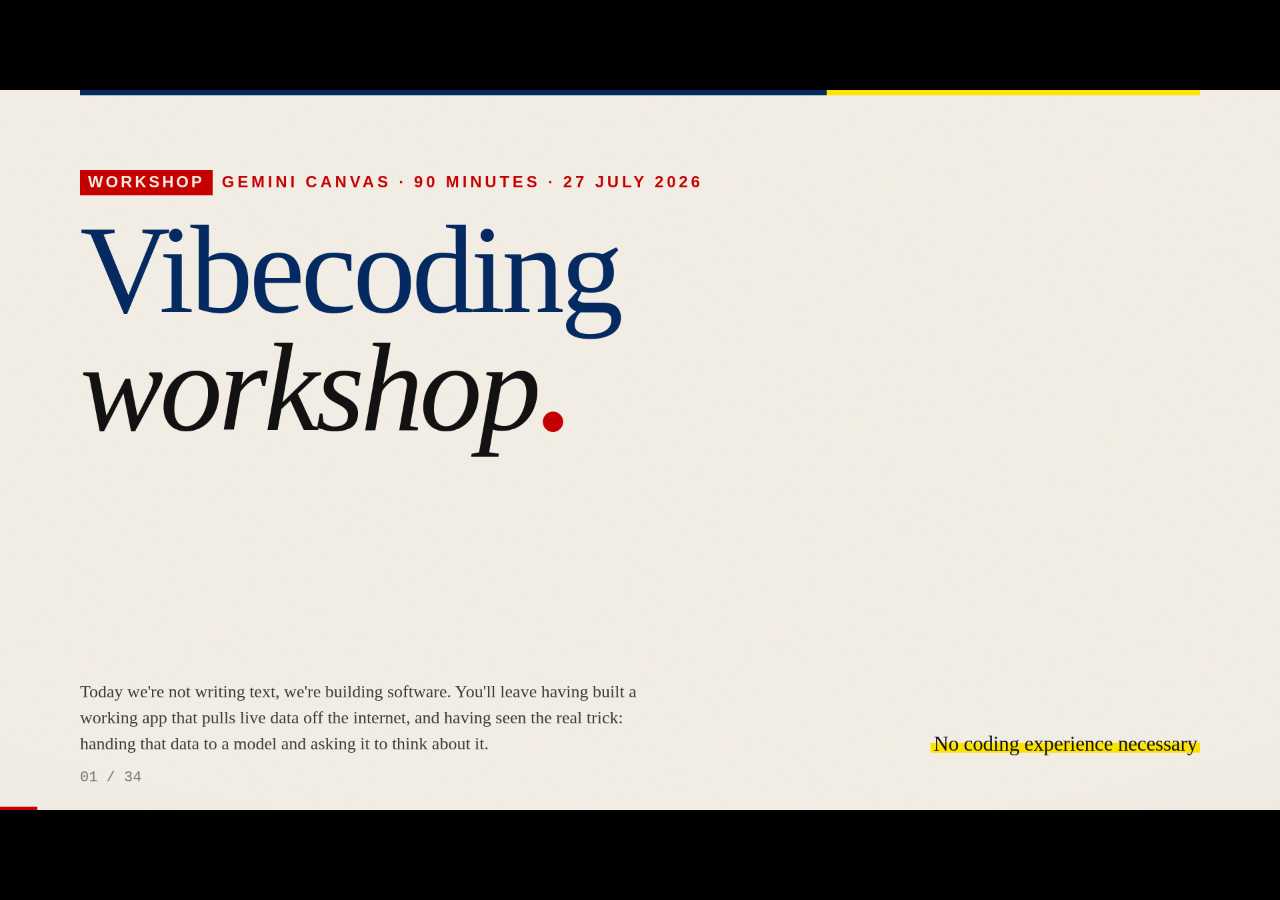
==== commit 1e6d749c: "Add 'The part you can't trust' after the handoff The handoff is the moment the session builds to, an" ====
--- a/index.html
+++ b/index.html
@@ -761,6 +761,50 @@
     <div class="slide-foot">
       <span class="wm">Vibecoding workshop · Part 3</span>
       <span class="num">16 / NN</span>
+    </div>
+  </section>
+
+  <!-- ============================================================
+       21 — The counterweight to the handoff. Everything before this
+       came straight from an API and could be trusted if the source
+       could. A transformation can't.
+       ============================================================ -->
+  <section class="slide slide--spread" data-label="The part you can't trust">
+    <div class="rule-band"></div>
+
+    <p class="kicker" data-fx="rise" style="--d:60ms">Part 3 · The other side of the handoff</p>
+    <h2 class="slide-title" data-split>The part you can't <em>trust</em>.</h2>
+    <p class="slide-subtitle" data-fx="rise" style="--d:200ms">Everything so far has come straight from an API. Your app can still ask the wrong question, but if the source is sound and the question is right, so is the data. A transformation by an LLM works differently.</p>
+
+    <div class="slide-body">
+      <div class="build-step warn" data-fx="rise" style="--d:300ms">
+        <p class="build-lead">What comes with it</p>
+        <p class="build-body">Ask a model to summarise, rewrite, judge or explain and you take on everything that comes with one: <strong>it can invent things</strong>, it smooths the specific into the general, and it is only ever as good as your instruction.</p>
+      </div>
+
+      <div class="probes">
+        <div class="probe" data-fx="rise" style="--d:420ms">
+          <p class="probe-q">Check every transformation</p>
+          <p class="probe-a">Anything the model rewrote, summarised or judged needs reading against the data it was handed. Not once on the day you built it. Every time it matters.</p>
+        </div>
+        <div class="probe" data-fx="rise" style="--d:500ms">
+          <p class="probe-q">Tell it to use only what you gave it</p>
+          <p class="probe-a">Put it in the prompt: <em>only use the data in the card, and say so if the answer isn't there.</em> It won't stop invention altogether, but it removes a lot of the room for it.</p>
+        </div>
+        <div class="probe" data-fx="rise" style="--d:580ms">
+          <p class="probe-q">Feed the errors back</p>
+          <p class="probe-a">If it gets the same thing wrong twice, that's a pattern, not bad luck. Say so in the chat and ask it to handle that case specifically. The feature gets better as you go.</p>
+        </div>
+        <div class="probe" data-fx="rise" style="--d:660ms">
+          <p class="probe-q">Show the source, not just a warning</p>
+          <p class="probe-a">A note saying the text is AI-generated moves the risk onto the reader without helping them. Keep the raw figure beside the sentence written about it, so anyone can check at a glance. Warn them as well, if it's going wide.</p>
+        </div>
+      </div>
+    </div>
+
+    <div class="slide-foot">
+      <span class="wm">Vibecoding workshop · Part 3</span>
+      <span class="num">21 / NN</span>
     </div>
   </section>
 
